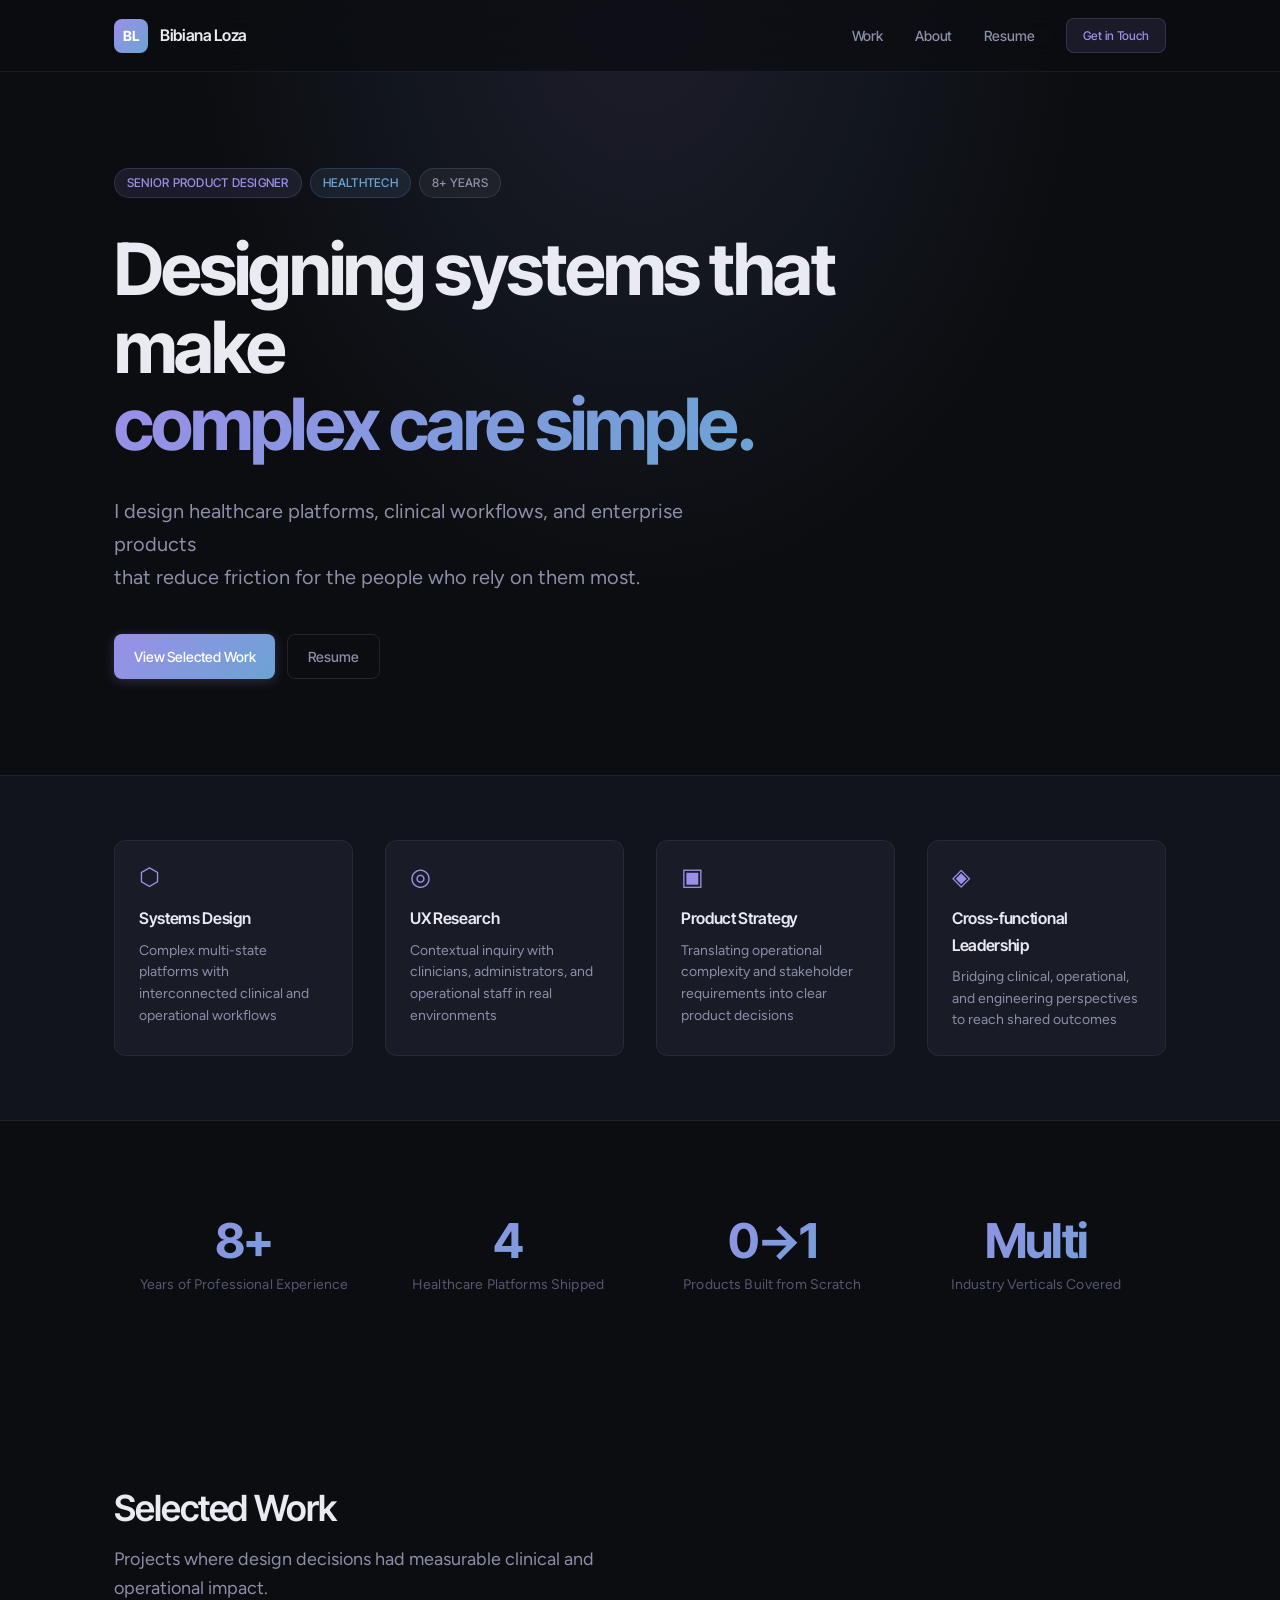
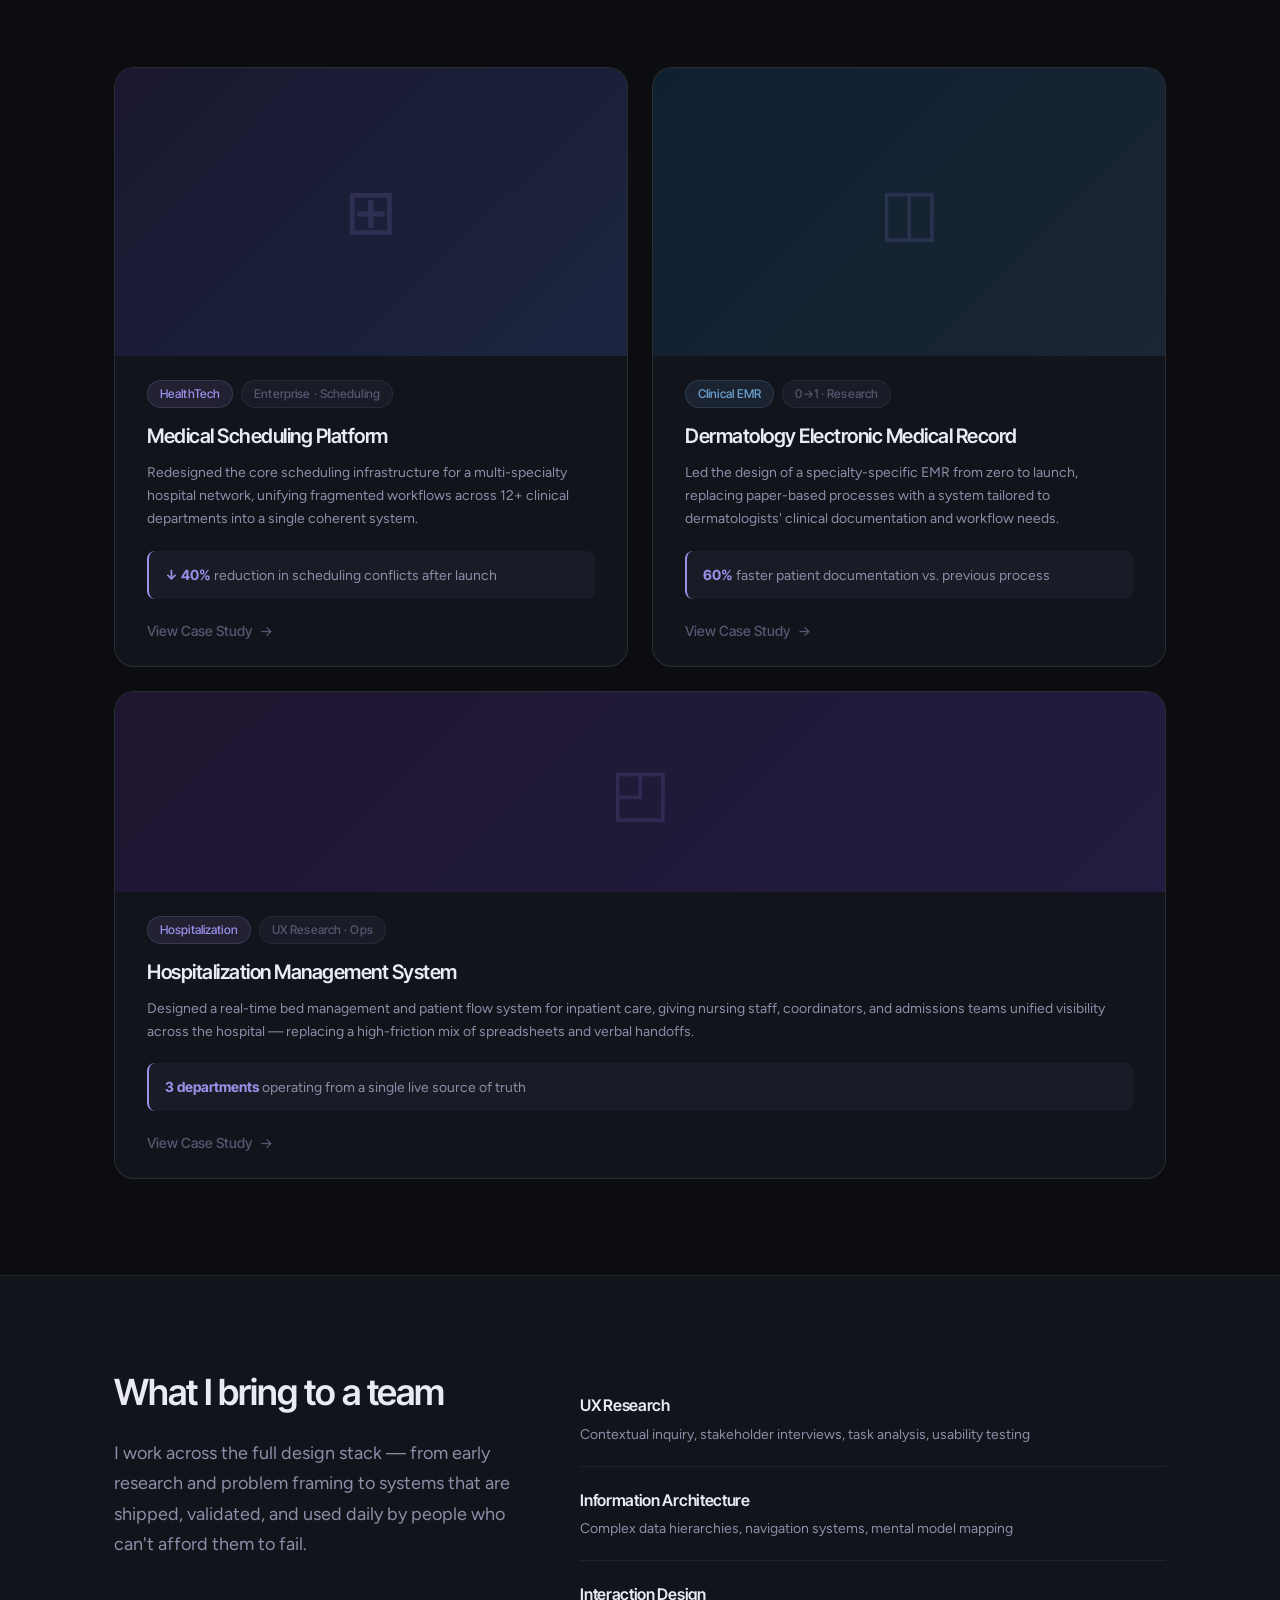
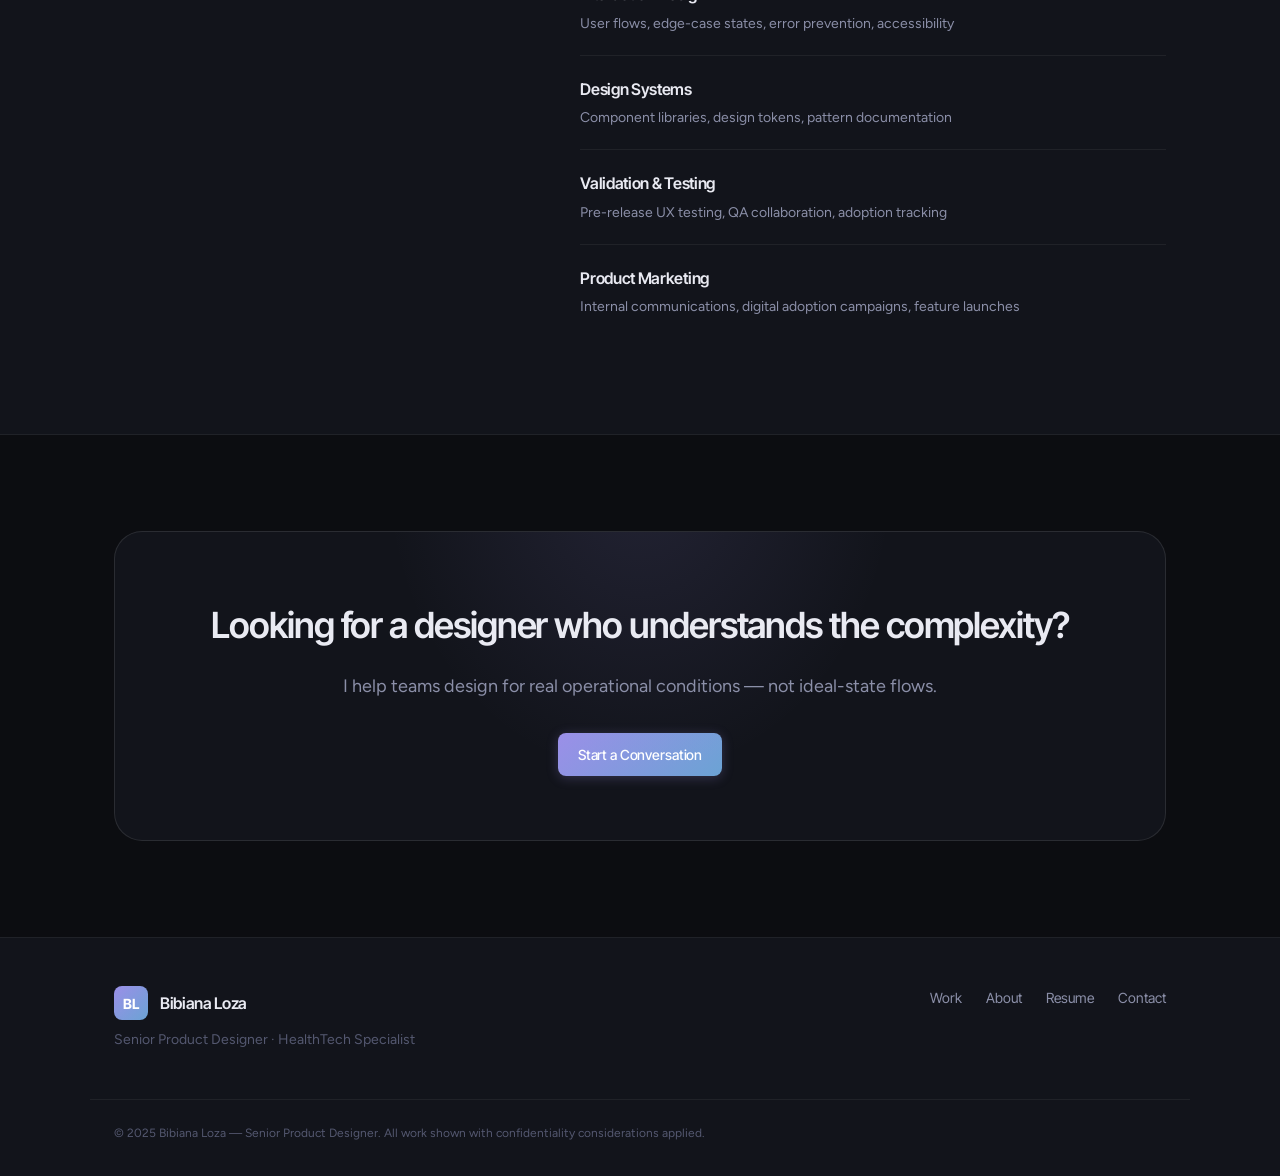
==== index.html @ f8660adf "[feature] Add basic portfolio structure" ====
<!DOCTYPE html>
<html lang="en">
<head>
  <meta charset="UTF-8">
  <meta name="viewport" content="width=device-width, initial-scale=1.0">
  <meta name="description" content="Bibi Loza — Senior Product Designer specializing in HealthTech systems, clinical workflows, and enterprise UX. 8+ years experience.">
  <title>Bibi Loza — Senior Product Designer</title>
  <link rel="preconnect" href="https://fonts.googleapis.com">
  <link rel="preconnect" href="https://fonts.gstatic.com" crossorigin>
  <link href="https://fonts.googleapis.com/css2?family=Inter+Tight:ital,wght@0,300;0,400;0,500;0,600;0,700;1,400&family=Figtree:wght@300;400;500;600;700&display=swap" rel="stylesheet">
  <link rel="stylesheet" href="css/design-system.css">
  <link rel="stylesheet" href="css/styles.css">
</head>
<body>

  <!-- ── Navigation ─────────────────────────────────────────── -->
  <nav class="nav" id="nav">
    <div class="container nav__inner">
      <a href="index.html" class="nav__logo">
        <span class="nav__logo-mark">BL</span>
        <span class="nav__logo-name">Bibiana Loza</span>
      </a>
      <div class="nav__links" id="navLinks">
        <a href="#work" class="nav__link">Work</a>
        <a href="about.html" class="nav__link">About</a>
        <a href="resume.html" class="nav__link">Resume</a>
        <a href="mailto:b-loza@outlook.com" class="btn btn--accent btn--sm">Get in Touch</a>
      </div>
      <button class="nav__toggle" id="navToggle" aria-label="Toggle navigation" aria-expanded="false">
        <span></span><span></span><span></span>
      </button>
    </div>
  </nav>

  <!-- Mobile Menu -->
  <div class="nav__mobile" id="navMobile">
    <a href="#work" class="nav__link">Work</a>
    <a href="about.html" class="nav__link">About</a>
    <a href="resume.html" class="nav__link">Resume</a>
    <a href="mailto:b-loza@outlook.com" class="btn btn--primary">Get in Touch</a>
  </div>

  <!-- ── Hero ───────────────────────────────────────────────── -->
  <section class="hero">
    <div class="hero__bg-effect"></div>
    <div class="container">
      <div class="hero__eyebrow fade-in">
        <span class="badge badge--purple">Senior Product Designer</span>
        <span class="badge badge--blue">HealthTech</span>
        <span class="badge badge--subtle">8+ Years</span>
      </div>
      <h1 class="hero__headline fade-in fade-in--delay-1">
        Designing systems that make<br>
        <span class="text-gradient">complex care simple.</span>
      </h1>
      <p class="hero__body fade-in fade-in--delay-2">
        I design healthcare platforms, clinical workflows, and enterprise products
        <br class="hide-mobile">that reduce friction for the people who rely on them most.
      </p>
      <div class="hero__actions fade-in fade-in--delay-3">
        <a href="#work" class="btn btn--primary">View Selected Work</a>
        <a href="resume.html" class="btn btn--ghost">Resume</a>
      </div>
    </div>
  </section>

  <!-- ── Expertise ──────────────────────────────────────────── -->
  <section class="expertise-strip">
    <div class="container">
      <div class="expertise-strip__grid">
        <div class="expertise-item fade-in">
          <div class="expertise-item__icon">⬡</div>
          <h3 class="expertise-item__title">Systems Design</h3>
          <p class="expertise-item__text">Complex multi-state platforms with interconnected clinical and operational workflows</p>
        </div>
        <div class="expertise-item fade-in fade-in--delay-1">
          <div class="expertise-item__icon">◎</div>
          <h3 class="expertise-item__title">UX Research</h3>
          <p class="expertise-item__text">Contextual inquiry with clinicians, administrators, and operational staff in real environments</p>
        </div>
        <div class="expertise-item fade-in fade-in--delay-2">
          <div class="expertise-item__icon">▣</div>
          <h3 class="expertise-item__title">Product Strategy</h3>
          <p class="expertise-item__text">Translating operational complexity and stakeholder requirements into clear product decisions</p>
        </div>
        <div class="expertise-item fade-in fade-in--delay-3">
          <div class="expertise-item__icon">◈</div>
          <h3 class="expertise-item__title">Cross-functional Leadership</h3>
          <p class="expertise-item__text">Bridging clinical, operational, and engineering perspectives to reach shared outcomes</p>
        </div>
      </div>
    </div>
  </section>

  <!-- ── Metrics ─────────────────────────────────────────────── -->
  <section class="metrics-strip">
    <div class="container">
      <div class="metrics-strip__grid">
        <div class="metric-item fade-in">
          <div class="metric-item__value text-gradient">8+</div>
          <div class="metric-item__label">Years of Professional Experience</div>
        </div>
        <div class="metric-item fade-in fade-in--delay-1">
          <div class="metric-item__value text-gradient">4</div>
          <div class="metric-item__label">Healthcare Platforms Shipped</div>
        </div>
        <div class="metric-item fade-in fade-in--delay-2">
          <div class="metric-item__value text-gradient">0→1</div>
          <div class="metric-item__label">Products Built from Scratch</div>
        </div>
        <div class="metric-item fade-in fade-in--delay-3">
          <div class="metric-item__value text-gradient">Multi</div>
          <div class="metric-item__label">Industry Verticals Covered</div>
        </div>
      </div>
    </div>
  </section>

  <!-- ── Selected Work ──────────────────────────────────────── -->
  <section class="section" id="work">
    <div class="container">
      <div class="section__header fade-in">
        <h2 class="section__title">Selected Work</h2>
        <p class="section__sub">Projects where design decisions had measurable clinical and operational impact.</p>
      </div>

      <div class="projects-grid">

        <!-- Project 1 -->
        <a href="case-study.html" class="project-card fade-in">
          <div class="project-card__image project-card__image--1">
            <div class="project-card__image-placeholder">
              <span class="project-card__icon">⊞</span>
            </div>
          </div>
          <div class="project-card__body">
            <div class="project-card__meta">
              <span class="tag tag--purple">HealthTech</span>
              <span class="tag">Enterprise · Scheduling</span>
            </div>
            <h3 class="project-card__title">Medical Scheduling Platform</h3>
            <p class="project-card__desc">
              Redesigned the core scheduling infrastructure for a multi-specialty hospital network,
              unifying fragmented workflows across 12+ clinical departments into a single coherent system.
            </p>
            <div class="project-card__metric">
              <span class="metric-highlight">↓ 40%</span> reduction in scheduling conflicts after launch
            </div>
            <div class="project-card__cta">View Case Study <span class="arrow">→</span></div>
          </div>
        </a>

        <!-- Project 2 -->
        <a href="case-study.html" class="project-card fade-in fade-in--delay-1">
          <div class="project-card__image project-card__image--2">
            <div class="project-card__image-placeholder">
              <span class="project-card__icon">◫</span>
            </div>
          </div>
          <div class="project-card__body">
            <div class="project-card__meta">
              <span class="tag tag--blue">Clinical EMR</span>
              <span class="tag">0→1 · Research</span>
            </div>
            <h3 class="project-card__title">Dermatology Electronic Medical Record</h3>
            <p class="project-card__desc">
              Led the design of a specialty-specific EMR from zero to launch, replacing paper-based processes
              with a system tailored to dermatologists' clinical documentation and workflow needs.
            </p>
            <div class="project-card__metric">
              <span class="metric-highlight">60%</span> faster patient documentation vs. previous process
            </div>
            <div class="project-card__cta">View Case Study <span class="arrow">→</span></div>
          </div>
        </a>

        <!-- Project 3 — Wide -->
        <a href="case-study.html" class="project-card project-card--wide fade-in">
          <div class="project-card__image project-card__image--3">
            <div class="project-card__image-placeholder">
              <span class="project-card__icon">◰</span>
            </div>
          </div>
          <div class="project-card__body">
            <div class="project-card__meta">
              <span class="tag tag--purple">Hospitalization</span>
              <span class="tag">UX Research · Ops</span>
            </div>
            <h3 class="project-card__title">Hospitalization Management System</h3>
            <p class="project-card__desc">
              Designed a real-time bed management and patient flow system for inpatient care,
              giving nursing staff, coordinators, and admissions teams unified visibility
              across the hospital — replacing a high-friction mix of spreadsheets and verbal handoffs.
            </p>
            <div class="project-card__metric">
              <span class="metric-highlight">3 departments</span> operating from a single live source of truth
            </div>
            <div class="project-card__cta">View Case Study <span class="arrow">→</span></div>
          </div>
        </a>

      </div>
    </div>
  </section>

  <!-- ── Capabilities ────────────────────────────────────────── -->
  <section class="section section--alt">
    <div class="container">
      <div class="two-col">
        <div class="two-col__left fade-in">
          <h2 class="section__title">What I bring to a team</h2>
          <p class="body-large">
            I work across the full design stack — from early research and problem framing
            to systems that are shipped, validated, and used daily by people who can't afford
            them to fail.
          </p>
        </div>
        <div class="two-col__right fade-in fade-in--delay-1">
          <div class="capabilities-list">
            <div class="capability-item">
              <span class="capability-item__label">UX Research</span>
              <span class="capability-item__detail">Contextual inquiry, stakeholder interviews, task analysis, usability testing</span>
            </div>
            <div class="capability-item">
              <span class="capability-item__label">Information Architecture</span>
              <span class="capability-item__detail">Complex data hierarchies, navigation systems, mental model mapping</span>
            </div>
            <div class="capability-item">
              <span class="capability-item__label">Interaction Design</span>
              <span class="capability-item__detail">User flows, edge-case states, error prevention, accessibility</span>
            </div>
            <div class="capability-item">
              <span class="capability-item__label">Design Systems</span>
              <span class="capability-item__detail">Component libraries, design tokens, pattern documentation</span>
            </div>
            <div class="capability-item">
              <span class="capability-item__label">Validation &amp; Testing</span>
              <span class="capability-item__detail">Pre-release UX testing, QA collaboration, adoption tracking</span>
            </div>
            <div class="capability-item">
              <span class="capability-item__label">Product Marketing</span>
              <span class="capability-item__detail">Internal communications, digital adoption campaigns, feature launches</span>
            </div>
          </div>
        </div>
      </div>
    </div>
  </section>

  <!-- ── CTA ────────────────────────────────────────────────── -->
  <section class="cta-section">
    <div class="container">
      <div class="cta-box fade-in">
        <h2 class="cta-box__title">Looking for a designer who understands the complexity?</h2>
        <p class="cta-box__body">I help teams design for real operational conditions — not ideal-state flows.</p>
        <a href="mailto:b-loza@outlook.com" class="btn btn--primary">Start a Conversation</a>
      </div>
    </div>
  </section>

  <!-- ── Footer ─────────────────────────────────────────────── -->
  <footer class="footer">
    <div class="container footer__inner">
      <div class="footer__left">
        <a href="index.html" class="nav__logo">
          <span class="nav__logo-mark">BL</span>
          <span class="nav__logo-name">Bibiana Loza</span>
        </a>
        <p class="footer__tagline">Senior Product Designer · HealthTech Specialist</p>
      </div>
      <nav class="footer__links">
        <a href="#work">Work</a>
        <a href="about.html">About</a>
        <a href="resume.html">Resume</a>
        <a href="mailto:b-loza@outlook.com">Contact</a>
      </nav>
    </div>
    <div class="container footer__bottom">
      <p>© 2025 Bibiana Loza — Senior Product Designer. All work shown with confidentiality considerations applied.</p>
    </div>
  </footer>

  <script src="js/main.js"></script>
</body>
</html>
---- css/design-system.css ----
/* ================================================================
   DESIGN SYSTEM — BIBI LOZA PORTFOLIO
   ================================================================ */

:root {
  /* Backgrounds */
  --bg:           #0C0D11;
  --surface-1:    #12141B;
  --surface-2:    #191C27;
  --surface-3:    #222535;

  /* Borders */
  --border-subtle: rgba(255,255,255,0.06);
  --border:        rgba(255,255,255,0.10);
  --border-strong: rgba(255,255,255,0.17);

  /* Text */
  --text-primary:   #E9EAF2;
  --text-secondary: #8B8FA8;
  --text-muted:     #545870;

  /* Accents */
  --purple:       #9B8FE8;
  --blue:         #6BA3D4;
  --purple-dim:   rgba(155,143,232,0.11);
  --blue-dim:     rgba(107,163,212,0.11);
  --purple-glow:  rgba(155,143,232,0.22);

  /* Gradient */
  --gradient: linear-gradient(135deg, #9B8FE8 0%, #6BA3D4 100%);

  /* Fonts */
  --font-display: 'Inter Tight', -apple-system, sans-serif;
  --font-body:    'Figtree', -apple-system, sans-serif;

  /* Scale */
  --text-xs:   0.75rem;
  --text-sm:   0.875rem;
  --text-base: 1rem;
  --text-lg:   1.125rem;
  --text-xl:   1.25rem;
  --text-2xl:  1.5rem;
  --text-3xl:  1.875rem;
  --text-4xl:  2.25rem;
  --text-5xl:  3rem;
  --text-6xl:  3.75rem;
  --text-7xl:  4.5rem;

  /* Spacing */
  --s1:  0.25rem;
  --s2:  0.5rem;
  --s3:  0.75rem;
  --s4:  1rem;
  --s5:  1.25rem;
  --s6:  1.5rem;
  --s8:  2rem;
  --s10: 2.5rem;
  --s12: 3rem;
  --s16: 4rem;
  --s20: 5rem;
  --s24: 6rem;
  --s32: 8rem;

  /* Radius */
  --r-sm:   4px;
  --r-md:   8px;
  --r-lg:   12px;
  --r-xl:   20px;
  --r-full: 9999px;

  /* Shadows */
  --shadow-sm: 0 1px 3px rgba(0,0,0,0.35);
  --shadow-md: 0 4px 16px rgba(0,0,0,0.45);
  --shadow-lg: 0 8px 32px rgba(0,0,0,0.55);
  --shadow-glow: 0 0 32px rgba(155,143,232,0.12);

  /* Motion */
  --ease: cubic-bezier(0.4,0,0.2,1);
  --fast:   150ms;
  --base:   220ms;
  --slow:   350ms;

  /* Layout */
  --container: 1100px;
  --nav-h:     72px;
}

/* ── Reset ──────────────────────────────────────────────────── */
*, *::before, *::after { box-sizing: border-box; margin: 0; padding: 0; }

html {
  scroll-behavior: smooth;
  -webkit-font-smoothing: antialiased;
  -moz-osx-font-smoothing: grayscale;
  text-rendering: optimizeLegibility;
}

body {
  background: var(--bg);
  color: var(--text-primary);
  font-family: var(--font-body);
  font-size: var(--text-base);
  line-height: 1.65;
}

img, svg { max-width: 100%; display: block; }
a { color: inherit; text-decoration: none; }
ul, ol { list-style: none; }
button { cursor: pointer; border: none; background: none; font: inherit; }

/* ── Utilities ──────────────────────────────────────────────── */
.text-gradient {
  background: var(--gradient);
  -webkit-background-clip: text;
  -webkit-text-fill-color: transparent;
  background-clip: text;
}

.text-purple { color: var(--purple); }
.text-blue   { color: var(--blue); }
.text-muted  { color: var(--text-muted); }
.text-secondary { color: var(--text-secondary); }

.font-display { font-family: var(--font-display); }

.hide-mobile { display: none; }
@media (min-width: 768px) { .hide-mobile { display: inline; } }
---- css/styles.css ----
/* ================================================================
   COMPONENT STYLES — BIBI LOZA PORTFOLIO
   ================================================================ */

/* ── Layout ─────────────────────────────────────────────────── */
.container {
  width: 100%;
  max-width: var(--container);
  margin: 0 auto;
  padding: 0 var(--s6);
}

.section {
  padding: var(--s24) 0;
}

.section--alt {
  background: var(--surface-1);
  border-top: 1px solid var(--border-subtle);
  border-bottom: 1px solid var(--border-subtle);
}

.section__header {
  margin-bottom: var(--s16);
  max-width: 560px;
}

.section__title {
  font-family: var(--font-display);
  font-size: var(--text-4xl);
  font-weight: 600;
  letter-spacing: -0.03em;
  line-height: 1.15;
  margin-bottom: var(--s4);
}

.section__sub {
  color: var(--text-secondary);
  font-size: var(--text-lg);
  line-height: 1.6;
}

/* ── Navigation ─────────────────────────────────────────────── */
.nav {
  position: fixed;
  top: 0;
  left: 0;
  right: 0;
  z-index: 100;
  height: var(--nav-h);
  background: rgba(12,13,17,0.80);
  backdrop-filter: blur(16px) saturate(160%);
  -webkit-backdrop-filter: blur(16px) saturate(160%);
  border-bottom: 1px solid var(--border-subtle);
  transition: background var(--base) var(--ease),
              border-color var(--base) var(--ease);
}

.nav.scrolled {
  background: rgba(12,13,17,0.95);
  border-color: var(--border);
}

.nav__inner {
  display: flex;
  align-items: center;
  justify-content: space-between;
  height: 100%;
}

.nav__logo {
  display: flex;
  align-items: center;
  gap: var(--s3);
  font-family: var(--font-display);
  font-weight: 600;
}

.nav__logo-mark {
  display: flex;
  align-items: center;
  justify-content: center;
  width: 34px;
  height: 34px;
  background: var(--gradient);
  border-radius: var(--r-md);
  font-size: var(--text-sm);
  font-weight: 700;
  color: #fff;
  letter-spacing: 0;
  flex-shrink: 0;
}

.nav__logo-name {
  font-size: var(--text-base);
  color: var(--text-primary);
  letter-spacing: -0.02em;
}

.nav__links {
  display: none;
  align-items: center;
  gap: var(--s8);
}

@media (min-width: 768px) {
  .nav__links { display: flex; }
}

.nav__link {
  font-size: var(--text-sm);
  font-family: var(--font-display);
  font-weight: 500;
  color: var(--text-secondary);
  transition: color var(--fast) var(--ease);
  letter-spacing: -0.01em;
}

.nav__link:hover,
.nav__link.active { color: var(--text-primary); }

.nav__toggle {
  display: flex;
  flex-direction: column;
  gap: 5px;
  padding: var(--s2);
}

.nav__toggle span {
  display: block;
  width: 22px;
  height: 1.5px;
  background: var(--text-secondary);
  transition: transform var(--base) var(--ease), opacity var(--fast) var(--ease);
}

.nav__toggle.open span:nth-child(1) { transform: translateY(6.5px) rotate(45deg); }
.nav__toggle.open span:nth-child(2) { opacity: 0; }
.nav__toggle.open span:nth-child(3) { transform: translateY(-6.5px) rotate(-45deg); }

@media (min-width: 768px) { .nav__toggle { display: none; } }

/* Mobile menu */
.nav__mobile {
  display: none;
  position: fixed;
  top: var(--nav-h);
  left: 0; right: 0;
  background: var(--surface-1);
  border-bottom: 1px solid var(--border);
  padding: var(--s6);
  flex-direction: column;
  gap: var(--s4);
  z-index: 99;
}

.nav__mobile.open { display: flex; }

.nav__mobile .nav__link {
  font-size: var(--text-lg);
  padding: var(--s2) 0;
}

/* ── Buttons ─────────────────────────────────────────────────── */
.btn {
  display: inline-flex;
  align-items: center;
  gap: var(--s2);
  font-family: var(--font-display);
  font-weight: 500;
  font-size: var(--text-sm);
  letter-spacing: -0.01em;
  border-radius: var(--r-md);
  transition: all var(--base) var(--ease);
  white-space: nowrap;
  padding: 0.625rem var(--s5);
}

.btn--primary {
  background: var(--gradient);
  color: #fff;
  box-shadow: 0 2px 12px rgba(155,143,232,0.25);
}

.btn--primary:hover {
  transform: translateY(-1px);
  box-shadow: 0 4px 20px rgba(155,143,232,0.35);
}

.btn--ghost {
  background: transparent;
  color: var(--text-secondary);
  border: 1px solid var(--border);
}

.btn--ghost:hover {
  border-color: var(--border-strong);
  color: var(--text-primary);
  background: var(--surface-2);
}

.btn--accent {
  background: var(--purple-dim);
  color: var(--purple);
  border: 1px solid rgba(155,143,232,0.2);
}

.btn--accent:hover {
  background: rgba(155,143,232,0.18);
  border-color: rgba(155,143,232,0.35);
}

.btn--sm {
  padding: 0.4rem var(--s4);
  font-size: var(--text-xs);
}

/* ── Badges & Tags ───────────────────────────────────────────── */
.badge {
  display: inline-flex;
  align-items: center;
  padding: 0.25rem var(--s3);
  border-radius: var(--r-full);
  font-family: var(--font-display);
  font-size: var(--text-xs);
  font-weight: 500;
  letter-spacing: 0.02em;
  text-transform: uppercase;
}

.badge--purple {
  background: var(--purple-dim);
  color: var(--purple);
  border: 1px solid rgba(155,143,232,0.2);
}

.badge--blue {
  background: var(--blue-dim);
  color: var(--blue);
  border: 1px solid rgba(107,163,212,0.2);
}

.badge--subtle {
  background: rgba(255,255,255,0.05);
  color: var(--text-secondary);
  border: 1px solid var(--border);
}

.tag {
  display: inline-flex;
  align-items: center;
  padding: 0.2rem var(--s3);
  border-radius: var(--r-full);
  font-size: var(--text-xs);
  font-family: var(--font-display);
  font-weight: 500;
  color: var(--text-muted);
  background: var(--surface-2);
  border: 1px solid var(--border-subtle);
  letter-spacing: 0.01em;
}

.tag--purple { color: var(--purple); background: var(--purple-dim); border-color: rgba(155,143,232,0.18); }
.tag--blue   { color: var(--blue);   background: var(--blue-dim);   border-color: rgba(107,163,212,0.18); }

/* ── Hero ────────────────────────────────────────────────────── */
.hero {
  position: relative;
  padding-top: calc(var(--nav-h) + var(--s24));
  padding-bottom: var(--s24);
  overflow: hidden;
}

.hero__bg-effect {
  position: absolute;
  top: 0; left: 50%;
  transform: translateX(-50%);
  width: 900px;
  height: 600px;
  background: radial-gradient(ellipse at 50% 0%,
    rgba(155,143,232,0.12) 0%,
    rgba(107,163,212,0.06) 40%,
    transparent 70%);
  pointer-events: none;
  z-index: 0;
}

.hero .container { position: relative; z-index: 1; }

.hero__eyebrow {
  display: flex;
  flex-wrap: wrap;
  align-items: center;
  gap: var(--s2);
  margin-bottom: var(--s8);
}

.hero__headline {
  font-family: var(--font-display);
  font-size: clamp(var(--text-4xl), 6vw, var(--text-7xl));
  font-weight: 700;
  letter-spacing: -0.04em;
  line-height: 1.08;
  margin-bottom: var(--s8);
  max-width: 820px;
}

.hero__body {
  font-size: clamp(var(--text-base), 2vw, var(--text-xl));
  color: var(--text-secondary);
  line-height: 1.65;
  margin-bottom: var(--s10);
  max-width: 580px;
}

.hero__actions {
  display: flex;
  flex-wrap: wrap;
  gap: var(--s3);
}

/* ── Expertise Strip ─────────────────────────────────────────── */
.expertise-strip {
  padding: var(--s16) 0;
  border-top: 1px solid var(--border-subtle);
  border-bottom: 1px solid var(--border-subtle);
  background: var(--surface-1);
}

.expertise-strip__grid {
  display: grid;
  grid-template-columns: repeat(2, 1fr);
  gap: var(--s8);
}

@media (min-width: 768px) {
  .expertise-strip__grid { grid-template-columns: repeat(4, 1fr); }
}

.expertise-item {
  padding: var(--s6);
  border-radius: var(--r-lg);
  border: 1px solid var(--border-subtle);
  background: var(--surface-2);
  transition: border-color var(--base) var(--ease), background var(--base) var(--ease);
}

.expertise-item:hover {
  border-color: var(--border);
  background: var(--surface-3);
}

.expertise-item__icon {
  font-size: var(--text-2xl);
  margin-bottom: var(--s4);
  color: var(--purple);
  line-height: 1;
}

.expertise-item__title {
  font-family: var(--font-display);
  font-size: var(--text-base);
  font-weight: 600;
  letter-spacing: -0.02em;
  margin-bottom: var(--s2);
  color: var(--text-primary);
}

.expertise-item__text {
  font-size: var(--text-sm);
  color: var(--text-secondary);
  line-height: 1.55;
}

/* ── Metrics Strip ───────────────────────────────────────────── */
.metrics-strip {
  padding: var(--s16) 0;
}

.metrics-strip__grid {
  display: grid;
  grid-template-columns: repeat(2, 1fr);
  gap: var(--s1);
}

@media (min-width: 768px) {
  .metrics-strip__grid { grid-template-columns: repeat(4, 1fr); }
}

.metric-item {
  padding: var(--s8) var(--s6);
  text-align: center;
}

.metric-item__value {
  font-family: var(--font-display);
  font-size: var(--text-5xl);
  font-weight: 700;
  letter-spacing: -0.04em;
  line-height: 1;
  margin-bottom: var(--s2);
}

.metric-item__label {
  font-size: var(--text-sm);
  color: var(--text-muted);
  letter-spacing: 0.01em;
}

/* ── Project Grid ────────────────────────────────────────────── */
.projects-grid {
  display: grid;
  grid-template-columns: 1fr;
  gap: var(--s6);
}

@media (min-width: 768px) {
  .projects-grid {
    grid-template-columns: repeat(2, 1fr);
  }
  .project-card--wide {
    grid-column: 1 / -1;
    display: grid;
    grid-template-columns: 1fr 1fr;
  }
}

.project-card {
  display: block;
  border-radius: var(--r-xl);
  border: 1px solid var(--border);
  background: var(--surface-1);
  overflow: hidden;
  transition: border-color var(--base) var(--ease),
              transform var(--slow) var(--ease),
              box-shadow var(--slow) var(--ease);
}

.project-card:hover {
  border-color: var(--border-strong);
  transform: translateY(-3px);
  box-shadow: var(--shadow-lg);
}

.project-card__image {
  aspect-ratio: 16/9;
  position: relative;
  overflow: hidden;
}

.project-card--wide .project-card__image {
  aspect-ratio: auto;
}

.project-card__image--1 { background: linear-gradient(135deg, #1a1830 0%, #1c2540 100%); }
.project-card__image--2 { background: linear-gradient(135deg, #0f2030 0%, #1a2535 100%); }
.project-card__image--3 { background: linear-gradient(135deg, #1e1630 0%, #221c40 100%); }

.project-card__image-placeholder {
  width: 100%;
  height: 100%;
  display: flex;
  align-items: center;
  justify-content: center;
  min-height: 200px;
}

.project-card__icon {
  font-size: 4rem;
  opacity: 0.15;
  color: var(--purple);
}

.project-card__body {
  padding: var(--s6) var(--s8);
}

.project-card__meta {
  display: flex;
  flex-wrap: wrap;
  gap: var(--s2);
  margin-bottom: var(--s4);
}

.project-card__title {
  font-family: var(--font-display);
  font-size: var(--text-xl);
  font-weight: 600;
  letter-spacing: -0.025em;
  line-height: 1.25;
  margin-bottom: var(--s3);
  color: var(--text-primary);
}

.project-card__desc {
  font-size: var(--text-sm);
  color: var(--text-secondary);
  line-height: 1.65;
  margin-bottom: var(--s5);
}

.project-card__metric {
  font-size: var(--text-sm);
  color: var(--text-secondary);
  margin-bottom: var(--s5);
  padding: var(--s3) var(--s4);
  background: var(--surface-2);
  border-radius: var(--r-md);
  border-left: 2px solid var(--purple);
}

.metric-highlight {
  font-family: var(--font-display);
  font-weight: 700;
  color: var(--purple);
}

.project-card__cta {
  font-family: var(--font-display);
  font-size: var(--text-sm);
  font-weight: 500;
  color: var(--text-muted);
  display: flex;
  align-items: center;
  gap: var(--s2);
  transition: color var(--fast) var(--ease);
}

.project-card:hover .project-card__cta { color: var(--purple); }

.arrow {
  transition: transform var(--base) var(--ease);
}

.project-card:hover .arrow { transform: translateX(4px); }

/* ── Two Column ──────────────────────────────────────────────── */
.two-col {
  display: grid;
  grid-template-columns: 1fr;
  gap: var(--s12);
}

@media (min-width: 900px) {
  .two-col { grid-template-columns: 1fr 1.4fr; align-items: start; }
}

/* ── Capabilities List ───────────────────────────────────────── */
.capabilities-list {
  display: flex;
  flex-direction: column;
  gap: 0;
}

.capability-item {
  display: flex;
  flex-direction: column;
  gap: var(--s1);
  padding: var(--s5) 0;
  border-bottom: 1px solid var(--border-subtle);
}

.capability-item:last-child { border-bottom: none; }

.capability-item__label {
  font-family: var(--font-display);
  font-size: var(--text-base);
  font-weight: 600;
  color: var(--text-primary);
  letter-spacing: -0.02em;
}

.capability-item__detail {
  font-size: var(--text-sm);
  color: var(--text-secondary);
}

.body-large {
  font-size: var(--text-lg);
  color: var(--text-secondary);
  line-height: 1.7;
  margin-top: var(--s6);
}

/* ── CTA Section ─────────────────────────────────────────────── */
.cta-section {
  padding: var(--s24) 0;
}

.cta-box {
  background: var(--surface-1);
  border: 1px solid var(--border);
  border-radius: var(--r-2xl, 28px);
  padding: var(--s16);
  text-align: center;
  position: relative;
  overflow: hidden;
}

.cta-box::before {
  content: '';
  position: absolute;
  top: 0; left: 50%;
  transform: translateX(-50%);
  width: 600px;
  height: 300px;
  background: radial-gradient(ellipse at 50% -20%, rgba(155,143,232,0.12) 0%, transparent 60%);
  pointer-events: none;
}

.cta-box__title {
  font-family: var(--font-display);
  font-size: clamp(var(--text-2xl), 4vw, var(--text-4xl));
  font-weight: 600;
  letter-spacing: -0.03em;
  margin-bottom: var(--s4);
  position: relative;
}

.cta-box__body {
  color: var(--text-secondary);
  font-size: var(--text-lg);
  margin-bottom: var(--s8);
  position: relative;
}

/* ── Footer ──────────────────────────────────────────────────── */
.footer {
  border-top: 1px solid var(--border-subtle);
  background: var(--surface-1);
  padding: var(--s12) 0 var(--s8);
}

.footer__inner {
  display: flex;
  flex-wrap: wrap;
  align-items: flex-start;
  justify-content: space-between;
  gap: var(--s8);
  margin-bottom: var(--s12);
}

.footer__tagline {
  font-size: var(--text-sm);
  color: var(--text-muted);
  margin-top: var(--s2);
}

.footer__links {
  display: flex;
  flex-wrap: wrap;
  gap: var(--s6);
}

.footer__links a {
  font-size: var(--text-sm);
  color: var(--text-secondary);
  font-family: var(--font-display);
  transition: color var(--fast) var(--ease);
}

.footer__links a:hover { color: var(--text-primary); }

.footer__bottom {
  border-top: 1px solid var(--border-subtle);
  padding-top: var(--s6);
}

.footer__bottom p {
  font-size: var(--text-xs);
  color: var(--text-muted);
}

/* ── About Page ──────────────────────────────────────────────── */
.page-hero {
  padding-top: calc(var(--nav-h) + var(--s20));
  padding-bottom: var(--s20);
  border-bottom: 1px solid var(--border-subtle);
  position: relative;
  overflow: hidden;
}

.page-hero__bg {
  position: absolute;
  top: 0; right: 0;
  width: 600px; height: 400px;
  background: radial-gradient(ellipse at 80% 20%, rgba(107,163,212,0.10) 0%, transparent 60%);
  pointer-events: none;
}

.page-hero .container { position: relative; z-index: 1; }

.page-hero__eyebrow {
  font-family: var(--font-display);
  font-size: var(--text-xs);
  font-weight: 600;
  letter-spacing: 0.12em;
  text-transform: uppercase;
  color: var(--purple);
  margin-bottom: var(--s6);
}

.page-hero__title {
  font-family: var(--font-display);
  font-size: clamp(var(--text-4xl), 5vw, var(--text-6xl));
  font-weight: 700;
  letter-spacing: -0.04em;
  line-height: 1.1;
  margin-bottom: var(--s6);
  max-width: 720px;
}

.page-hero__sub {
  font-size: var(--text-xl);
  color: var(--text-secondary);
  line-height: 1.65;
  max-width: 580px;
}

/* ── About Narrative ─────────────────────────────────────────── */
.about-grid {
  display: grid;
  grid-template-columns: 1fr;
  gap: var(--s16);
}

@media (min-width: 900px) {
  .about-grid { grid-template-columns: 2.5fr 1fr; align-items: start; }
}

.about-text p {
  font-size: var(--text-lg);
  color: var(--text-secondary);
  line-height: 1.75;
  margin-bottom: var(--s6);
}

.about-text p:first-child {
  font-size: var(--text-xl);
  color: var(--text-primary);
}

.about-text strong { color: var(--text-primary); font-weight: 600; }

.about-sidebar {
  position: sticky;
  top: calc(var(--nav-h) + var(--s8));
}

.info-card {
  background: var(--surface-2);
  border: 1px solid var(--border);
  border-radius: var(--r-lg);
  padding: var(--s6);
  margin-bottom: var(--s4);
}

.info-card__label {
  font-family: var(--font-display);
  font-size: var(--text-xs);
  font-weight: 600;
  letter-spacing: 0.1em;
  text-transform: uppercase;
  color: var(--text-muted);
  margin-bottom: var(--s3);
}

.info-card__value {
  font-family: var(--font-display);
  font-size: var(--text-base);
  font-weight: 500;
  color: var(--text-primary);
}

.info-card__value a { color: var(--purple); }

/* ── Timeline ────────────────────────────────────────────────── */
.timeline {
  position: relative;
  padding-left: var(--s10);
}

.timeline::before {
  content: '';
  position: absolute;
  left: var(--s4);
  top: 8px;
  bottom: 0;
  width: 1px;
  background: var(--border);
}

.timeline-item {
  position: relative;
  margin-bottom: var(--s12);
}

.timeline-item::before {
  content: '';
  position: absolute;
  left: calc(-1 * var(--s6) - 5px);
  top: 8px;
  width: 9px;
  height: 9px;
  border-radius: 50%;
  background: var(--purple);
  box-shadow: 0 0 0 3px rgba(155,143,232,0.2);
}

.timeline-item--current::before {
  background: var(--gradient);
  box-shadow: 0 0 0 4px rgba(155,143,232,0.25), var(--shadow-glow);
}

.timeline-item__period {
  font-family: var(--font-display);
  font-size: var(--text-xs);
  font-weight: 600;
  color: var(--text-muted);
  letter-spacing: 0.05em;
  text-transform: uppercase;
  margin-bottom: var(--s2);
}

.timeline-item__role {
  font-family: var(--font-display);
  font-size: var(--text-xl);
  font-weight: 600;
  letter-spacing: -0.025em;
  margin-bottom: var(--s1);
  color: var(--text-primary);
}

.timeline-item__company {
  font-size: var(--text-base);
  color: var(--purple);
  margin-bottom: var(--s4);
  font-weight: 500;
}

.timeline-item__desc {
  font-size: var(--text-sm);
  color: var(--text-secondary);
  line-height: 1.7;
  margin-bottom: var(--s4);
}

.timeline-item__tags {
  display: flex;
  flex-wrap: wrap;
  gap: var(--s2);
}

/* ── Skills Grid ─────────────────────────────────────────────── */
.skills-grid {
  display: grid;
  grid-template-columns: repeat(2, 1fr);
  gap: var(--s4);
}

@media (min-width: 768px) {
  .skills-grid { grid-template-columns: repeat(3, 1fr); }
}

.skill-group {
  background: var(--surface-2);
  border: 1px solid var(--border-subtle);
  border-radius: var(--r-lg);
  padding: var(--s5);
}

.skill-group__title {
  font-family: var(--font-display);
  font-size: var(--text-xs);
  font-weight: 700;
  letter-spacing: 0.1em;
  text-transform: uppercase;
  color: var(--blue);
  margin-bottom: var(--s3);
}

.skill-group__list {
  display: flex;
  flex-direction: column;
  gap: var(--s1);
}

.skill-group__item {
  font-size: var(--text-sm);
  color: var(--text-secondary);
}

/* ── Case Study ──────────────────────────────────────────────── */
.cs-hero {
  padding-top: calc(var(--nav-h) + var(--s20));
  padding-bottom: var(--s16);
  background: var(--surface-1);
  border-bottom: 1px solid var(--border-subtle);
}

.cs-hero__back {
  display: inline-flex;
  align-items: center;
  gap: var(--s2);
  font-family: var(--font-display);
  font-size: var(--text-sm);
  color: var(--text-muted);
  margin-bottom: var(--s8);
  transition: color var(--fast) var(--ease);
}

.cs-hero__back:hover { color: var(--text-secondary); }

.cs-hero__category {
  font-family: var(--font-display);
  font-size: var(--text-xs);
  font-weight: 700;
  letter-spacing: 0.12em;
  text-transform: uppercase;
  color: var(--purple);
  margin-bottom: var(--s4);
}

.cs-hero__title {
  font-family: var(--font-display);
  font-size: clamp(var(--text-3xl), 5vw, var(--text-6xl));
  font-weight: 700;
  letter-spacing: -0.04em;
  line-height: 1.1;
  margin-bottom: var(--s6);
  max-width: 800px;
}

.cs-hero__summary {
  font-size: var(--text-xl);
  color: var(--text-secondary);
  line-height: 1.65;
  max-width: 640px;
  margin-bottom: var(--s10);
}

.cs-meta-grid {
  display: grid;
  grid-template-columns: repeat(2, 1fr);
  gap: var(--s4);
  max-width: 640px;
}

@media (min-width: 600px) {
  .cs-meta-grid { grid-template-columns: repeat(4, 1fr); }
}

.cs-meta-item__label {
  font-family: var(--font-display);
  font-size: var(--text-xs);
  font-weight: 600;
  letter-spacing: 0.08em;
  text-transform: uppercase;
  color: var(--text-muted);
  margin-bottom: var(--s1);
}

.cs-meta-item__value {
  font-family: var(--font-display);
  font-size: var(--text-base);
  font-weight: 500;
  color: var(--text-primary);
}

/* Case Study Content */
.cs-content {
  padding: var(--s20) 0;
}

.cs-layout {
  display: grid;
  grid-template-columns: 1fr;
  gap: var(--s12);
}

@media (min-width: 1024px) {
  .cs-layout { grid-template-columns: 220px 1fr; gap: var(--s16); }
}

.cs-toc {
  display: none;
}

@media (min-width: 1024px) {
  .cs-toc {
    display: block;
    position: sticky;
    top: calc(var(--nav-h) + var(--s8));
    align-self: start;
  }
}

.cs-toc__label {
  font-family: var(--font-display);
  font-size: var(--text-xs);
  font-weight: 700;
  letter-spacing: 0.1em;
  text-transform: uppercase;
  color: var(--text-muted);
  margin-bottom: var(--s4);
}

.cs-toc__link {
  display: block;
  font-size: var(--text-sm);
  color: var(--text-muted);
  padding: var(--s2) 0;
  border-left: 2px solid var(--border);
  padding-left: var(--s4);
  transition: all var(--fast) var(--ease);
  font-family: var(--font-display);
}

.cs-toc__link:hover,
.cs-toc__link.active {
  color: var(--purple);
  border-left-color: var(--purple);
}

.cs-body { max-width: 720px; }

.cs-section {
  margin-bottom: var(--s16);
  padding-bottom: var(--s16);
  border-bottom: 1px solid var(--border-subtle);
}

.cs-section:last-child { border-bottom: none; }

.cs-section__label {
  font-family: var(--font-display);
  font-size: var(--text-xs);
  font-weight: 700;
  letter-spacing: 0.12em;
  text-transform: uppercase;
  color: var(--purple);
  margin-bottom: var(--s4);
}

.cs-section__title {
  font-family: var(--font-display);
  font-size: var(--text-3xl);
  font-weight: 600;
  letter-spacing: -0.03em;
  line-height: 1.2;
  margin-bottom: var(--s6);
  color: var(--text-primary);
}

.cs-section p {
  font-size: var(--text-base);
  color: var(--text-secondary);
  line-height: 1.8;
  margin-bottom: var(--s5);
}

.cs-section h4 {
  font-family: var(--font-display);
  font-size: var(--text-lg);
  font-weight: 600;
  color: var(--text-primary);
  letter-spacing: -0.02em;
  margin-top: var(--s8);
  margin-bottom: var(--s3);
}

.cs-section ul {
  list-style: none;
  display: flex;
  flex-direction: column;
  gap: var(--s3);
  margin-bottom: var(--s5);
}

.cs-section ul li {
  position: relative;
  padding-left: var(--s5);
  font-size: var(--text-base);
  color: var(--text-secondary);
  line-height: 1.65;
}

.cs-section ul li::before {
  content: '·';
  position: absolute;
  left: 0;
  color: var(--purple);
  font-weight: 700;
}

.image-block {
  background: var(--surface-2);
  border: 1px solid var(--border);
  border-radius: var(--r-lg);
  padding: var(--s16) var(--s12);
  margin: var(--s8) 0;
  text-align: center;
  color: var(--text-muted);
  font-size: var(--text-sm);
  font-family: var(--font-display);
  min-height: 240px;
  display: flex;
  align-items: center;
  justify-content: center;
  flex-direction: column;
  gap: var(--s3);
}

.image-block__icon {
  font-size: 3rem;
  opacity: 0.2;
  color: var(--purple);
}

.image-block__caption {
  font-size: var(--text-xs);
  color: var(--text-muted);
  font-style: italic;
}

.insight-card {
  background: var(--purple-dim);
  border: 1px solid rgba(155,143,232,0.18);
  border-radius: var(--r-lg);
  padding: var(--s6);
  margin: var(--s6) 0;
}

.insight-card__label {
  font-family: var(--font-display);
  font-size: var(--text-xs);
  font-weight: 700;
  letter-spacing: 0.1em;
  text-transform: uppercase;
  color: var(--purple);
  margin-bottom: var(--s3);
}

.insight-card__text {
  font-size: var(--text-base);
  color: var(--text-primary);
  line-height: 1.65;
}

.outcome-grid {
  display: grid;
  grid-template-columns: repeat(2, 1fr);
  gap: var(--s4);
  margin: var(--s8) 0;
}

@media (min-width: 600px) {
  .outcome-grid { grid-template-columns: repeat(3, 1fr); }
}

.outcome-card {
  background: var(--surface-2);
  border: 1px solid var(--border);
  border-radius: var(--r-lg);
  padding: var(--s5);
  text-align: center;
}

.outcome-card__value {
  font-family: var(--font-display);
  font-size: var(--text-3xl);
  font-weight: 700;
  letter-spacing: -0.04em;
  margin-bottom: var(--s1);
}

.outcome-card__label {
  font-size: var(--text-xs);
  color: var(--text-muted);
  line-height: 1.5;
}

.process-phases {
  display: flex;
  gap: 0;
  margin: var(--s8) 0;
  border: 1px solid var(--border);
  border-radius: var(--r-lg);
  overflow: hidden;
}

.process-phase {
  flex: 1;
  padding: var(--s4);
  text-align: center;
  border-right: 1px solid var(--border);
  background: var(--surface-2);
}

.process-phase:last-child { border-right: none; }

.process-phase__num {
  font-family: var(--font-display);
  font-size: var(--text-xs);
  color: var(--text-muted);
  margin-bottom: var(--s1);
}

.process-phase__name {
  font-family: var(--font-display);
  font-size: var(--text-sm);
  font-weight: 600;
  color: var(--text-primary);
}

/* ── Resume Page ─────────────────────────────────────────────── */
.resume-page {
  padding-top: calc(var(--nav-h) + var(--s12));
  padding-bottom: var(--s24);
}

.resume-actions {
  display: flex;
  justify-content: flex-end;
  gap: var(--s3);
  margin-bottom: var(--s8);
}

.resume-doc {
  background: var(--surface-1);
  border: 1px solid var(--border);
  border-radius: var(--r-xl);
  padding: var(--s12) clamp(var(--s8), 6vw, var(--s20));
  max-width: 820px;
  margin: 0 auto;
}

.resume-header {
  margin-bottom: var(--s10);
  padding-bottom: var(--s8);
  border-bottom: 1px solid var(--border-subtle);
}

.resume-name {
  font-family: var(--font-display);
  font-size: clamp(var(--text-3xl), 5vw, var(--text-5xl));
  font-weight: 700;
  letter-spacing: -0.04em;
  margin-bottom: var(--s2);
}

.resume-title {
  font-family: var(--font-display);
  font-size: var(--text-xl);
  color: var(--purple);
  font-weight: 500;
  margin-bottom: var(--s5);
}

.resume-contact {
  display: flex;
  flex-wrap: wrap;
  gap: var(--s4);
}

.resume-contact a,
.resume-contact span {
  font-family: var(--font-display);
  font-size: var(--text-sm);
  color: var(--text-secondary);
  display: flex;
  align-items: center;
  gap: var(--s1);
  transition: color var(--fast) var(--ease);
}

.resume-contact a:hover { color: var(--purple); }

.resume-section {
  margin-bottom: var(--s10);
}

.resume-section__heading {
  font-family: var(--font-display);
  font-size: var(--text-xs);
  font-weight: 700;
  letter-spacing: 0.12em;
  text-transform: uppercase;
  color: var(--purple);
  margin-bottom: var(--s6);
  padding-bottom: var(--s3);
  border-bottom: 1px solid var(--border-subtle);
}

.resume-summary {
  font-size: var(--text-base);
  color: var(--text-secondary);
  line-height: 1.75;
}

.resume-summary strong { color: var(--text-primary); }

.resume-exp-item {
  margin-bottom: var(--s8);
  padding-bottom: var(--s8);
  border-bottom: 1px solid var(--border-subtle);
}

.resume-exp-item:last-child {
  margin-bottom: 0;
  padding-bottom: 0;
  border-bottom: none;
}

.resume-exp-header {
  display: flex;
  flex-wrap: wrap;
  justify-content: space-between;
  align-items: flex-start;
  gap: var(--s2);
  margin-bottom: var(--s1);
}

.resume-exp-role {
  font-family: var(--font-display);
  font-size: var(--text-lg);
  font-weight: 600;
  letter-spacing: -0.02em;
  color: var(--text-primary);
}

.resume-exp-period {
  font-family: var(--font-display);
  font-size: var(--text-sm);
  color: var(--text-muted);
  white-space: nowrap;
}

.resume-exp-company {
  font-size: var(--text-base);
  color: var(--blue);
  font-weight: 500;
  margin-bottom: var(--s4);
}

.resume-exp-bullets {
  display: flex;
  flex-direction: column;
  gap: var(--s2);
}

.resume-exp-bullets li {
  position: relative;
  padding-left: var(--s5);
  font-size: var(--text-sm);
  color: var(--text-secondary);
  line-height: 1.65;
}

.resume-exp-bullets li::before {
  content: '·';
  position: absolute;
  left: 0;
  color: var(--purple);
  font-weight: 700;
}

.resume-skills-grid {
  display: grid;
  grid-template-columns: repeat(2, 1fr);
  gap: var(--s4);
}

@media (min-width: 600px) {
  .resume-skills-grid { grid-template-columns: repeat(3, 1fr); }
}

.resume-skill-group__title {
  font-family: var(--font-display);
  font-size: var(--text-sm);
  font-weight: 600;
  color: var(--text-primary);
  margin-bottom: var(--s2);
  letter-spacing: -0.01em;
}

.resume-skill-group__items {
  display: flex;
  flex-direction: column;
  gap: var(--s1);
}

.resume-skill-group__items span {
  font-size: var(--text-sm);
  color: var(--text-secondary);
}

.resume-edu-item {
  display: flex;
  flex-wrap: wrap;
  justify-content: space-between;
  align-items: baseline;
  gap: var(--s2);
}

.resume-edu-degree {
  font-family: var(--font-display);
  font-size: var(--text-base);
  font-weight: 600;
  color: var(--text-primary);
}

.resume-edu-school {
  font-size: var(--text-sm);
  color: var(--text-secondary);
}

.resume-edu-year {
  font-family: var(--font-display);
  font-size: var(--text-sm);
  color: var(--text-muted);
}

/* ── Animations ──────────────────────────────────────────────── */
.fade-in {
  opacity: 0;
  transform: translateY(20px);
  transition: opacity var(--slow) var(--ease),
              transform var(--slow) var(--ease);
}

.fade-in.visible {
  opacity: 1;
  transform: translateY(0);
}

.fade-in--delay-1.visible { transition-delay: 100ms; }
.fade-in--delay-2.visible { transition-delay: 200ms; }
.fade-in--delay-3.visible { transition-delay: 300ms; }
.fade-in--delay-4.visible { transition-delay: 400ms; }

/* ── Print Styles ────────────────────────────────────────────── */
@media print {
  .nav, .resume-actions, .footer { display: none !important; }
  body { background: #fff; color: #111; }
  .resume-page { padding-top: 0; }
  .resume-doc {
    border: none;
    border-radius: 0;
    padding: 0;
    background: transparent;
  }
  .resume-name, .section__title, .resume-exp-role, .resume-edu-degree {
    color: #111 !important;
  }
  .resume-title, .resume-section__heading, .cs-section__label, .page-hero__eyebrow {
    color: #6B4FCC !important;
  }
  .resume-contact a, .resume-contact span,
  .resume-summary, .resume-exp-bullets li,
  .resume-exp-company, .resume-exp-period,
  .timeline-item__desc {
    color: #444 !important;
  }
  .resume-section__heading {
    border-color: #ddd !important;
  }
  .resume-exp-item {
    border-color: #eee !important;
  }
}
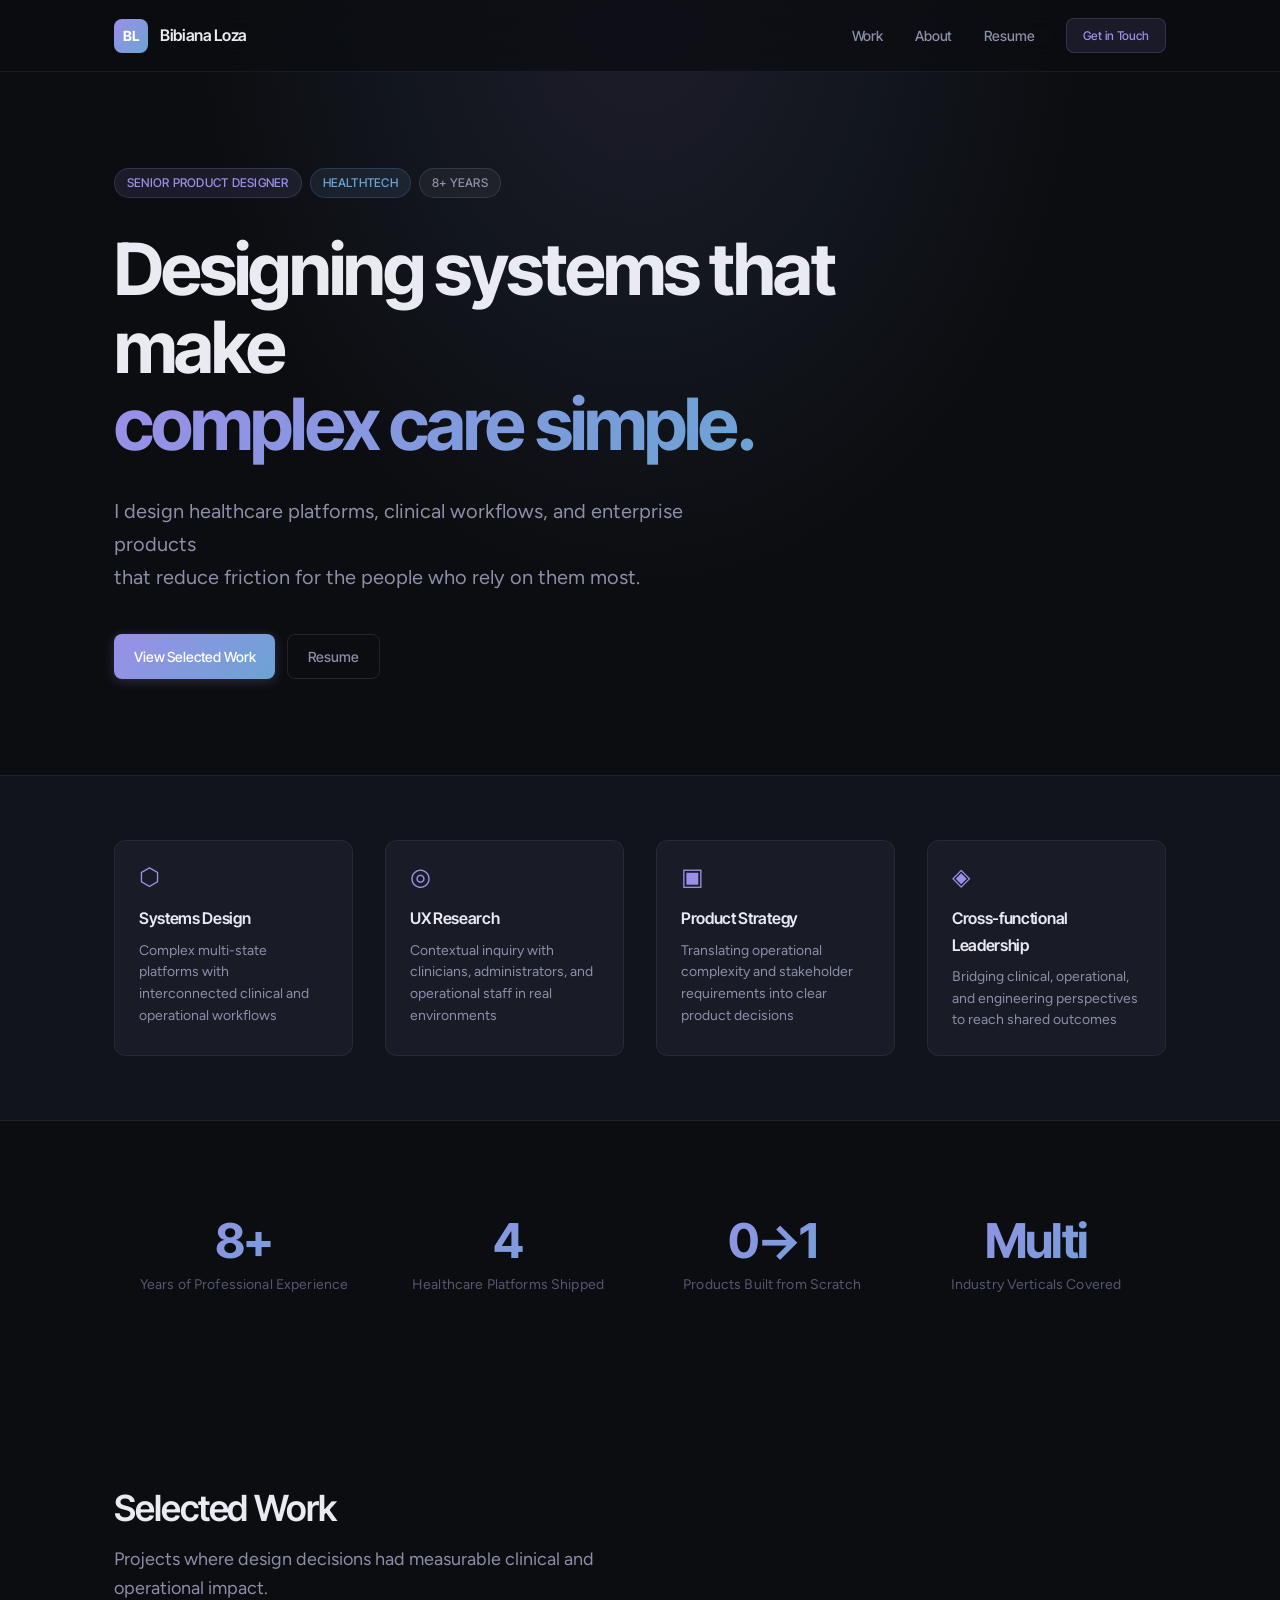
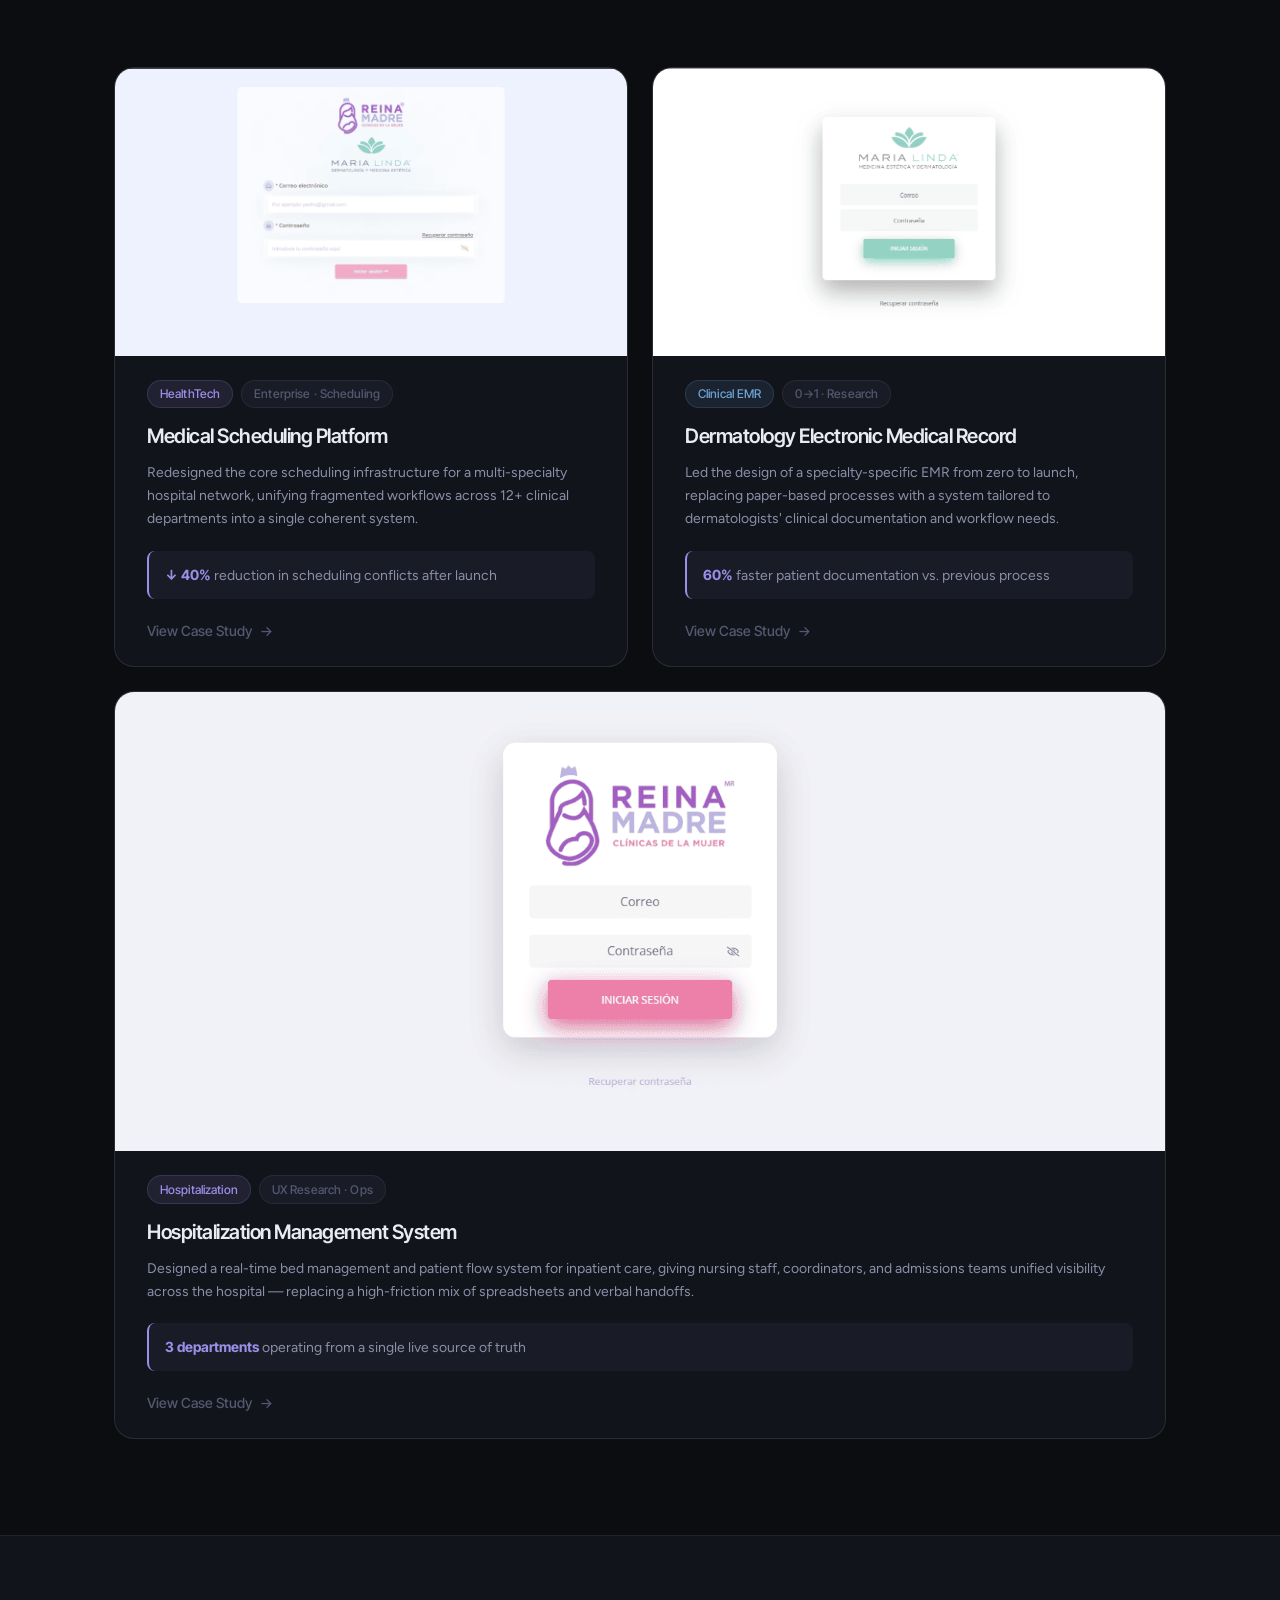
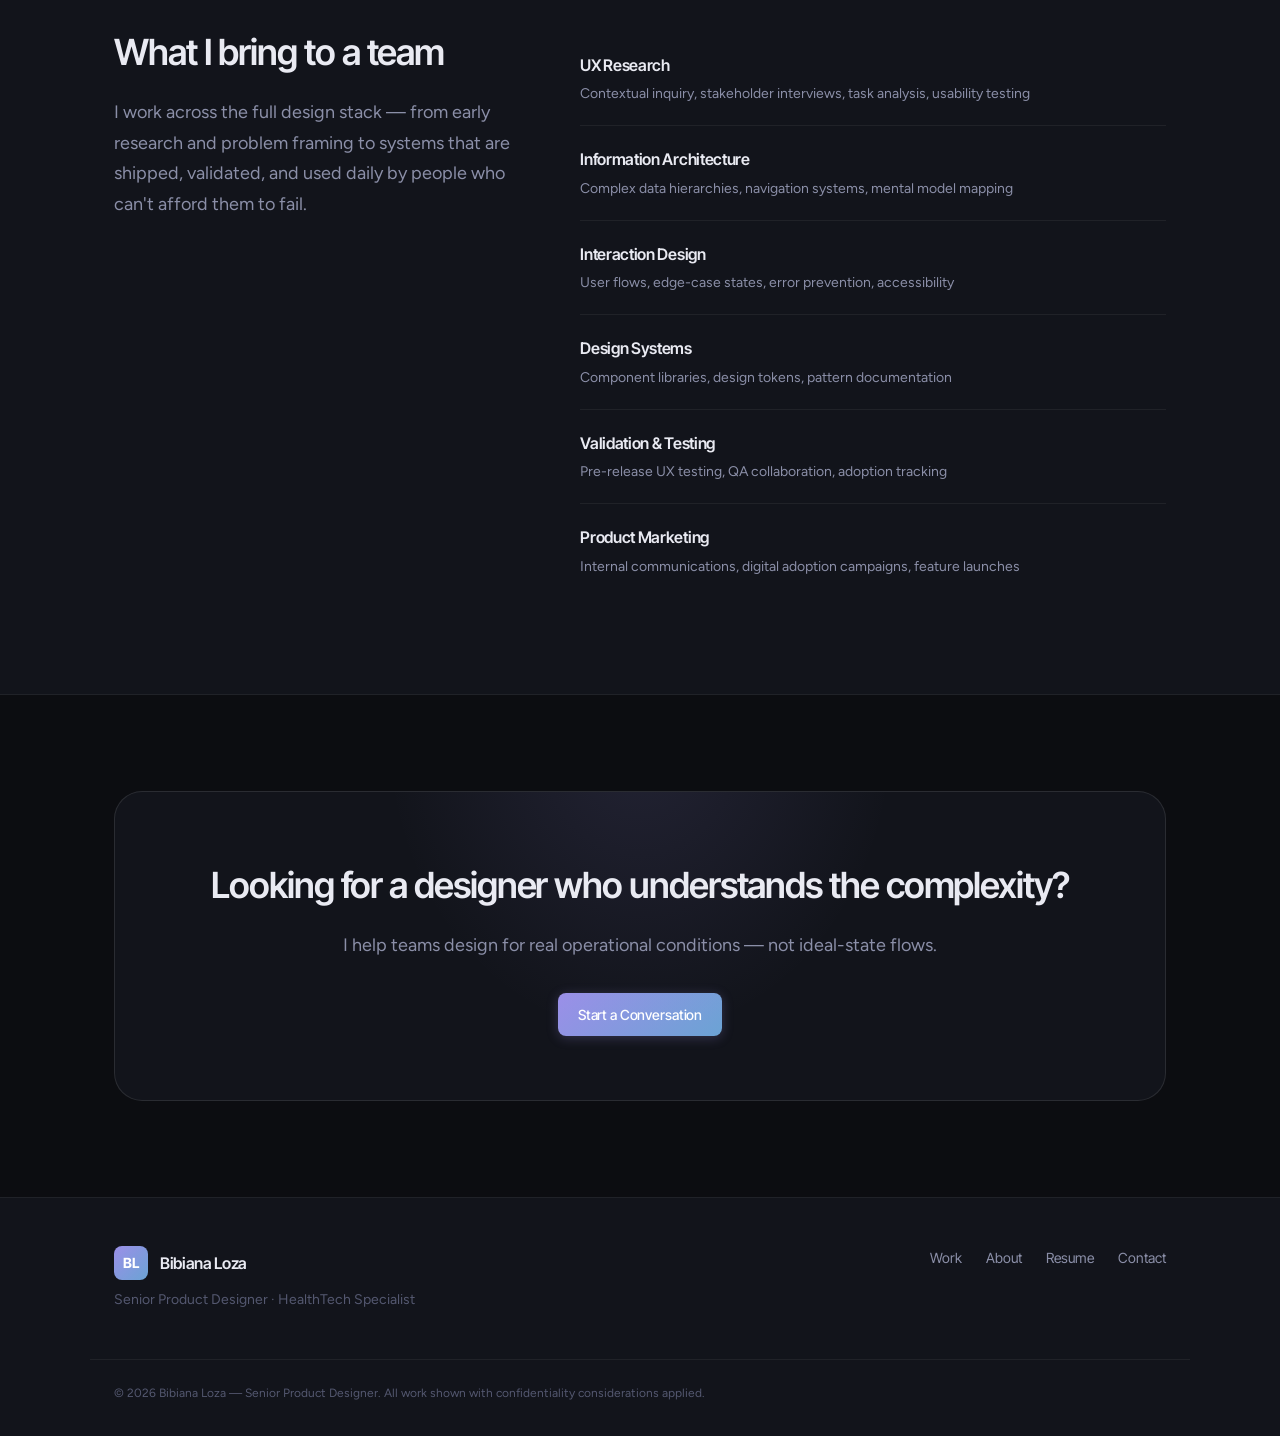
==== commit ff14a04c: "[feature] Add pictures of projects" ====
--- a/index.html
+++ b/index.html
@@ -127,10 +127,10 @@
       <div class="projects-grid">
 
         <!-- Project 1 -->
-        <a href="case-study.html" class="project-card fade-in">
+        <a class="project-card fade-in">
           <div class="project-card__image project-card__image--1">
             <div class="project-card__image-placeholder">
-              <span class="project-card__icon">⊞</span>
+              <img src="./assets/agenda-reina-madre.png" alt="Medical Scheduling Platform" class="project-card__image-img">
             </div>
           </div>
           <div class="project-card__body">
@@ -151,10 +151,10 @@
         </a>
 
         <!-- Project 2 -->
-        <a href="case-study.html" class="project-card fade-in fade-in--delay-1">
+        <a class="project-card fade-in fade-in--delay-1">
           <div class="project-card__image project-card__image--2">
             <div class="project-card__image-placeholder">
-              <span class="project-card__icon">◫</span>
+              <img src="./assets/proyecto-maria-linda.png" alt="Medical Dermatology Platform" class="project-card__image-img">
             </div>
           </div>
           <div class="project-card__body">
@@ -175,10 +175,10 @@
         </a>
 
         <!-- Project 3 — Wide -->
-        <a href="case-study.html" class="project-card project-card--wide fade-in">
+        <a class="project-card project-card--wide fade-in">
           <div class="project-card__image project-card__image--3">
             <div class="project-card__image-placeholder">
-              <span class="project-card__icon">◰</span>
+              <img src="./assets/proyecto-hospitalizacion-reina-madre.png" alt="Hospitalization Management System" class="project-card__image-img">
             </div>
           </div>
           <div class="project-card__body">
@@ -276,7 +276,7 @@
       </nav>
     </div>
     <div class="container footer__bottom">
-      <p>© 2025 Bibiana Loza — Senior Product Designer. All work shown with confidentiality considerations applied.</p>
+      <p>© 2026 Bibiana Loza — Senior Product Designer. All work shown with confidentiality considerations applied.</p>
     </div>
   </footer>
 
--- a/css/styles.css
+++ b/css/styles.css
@@ -463,6 +463,13 @@
   align-items: center;
   justify-content: center;
   min-height: 200px;
+}
+
+.project-card__image-img {
+  width: 100%;
+  height: 100%;
+  object-fit: cover;
+  object-position: center;
 }
 
 .project-card__icon {
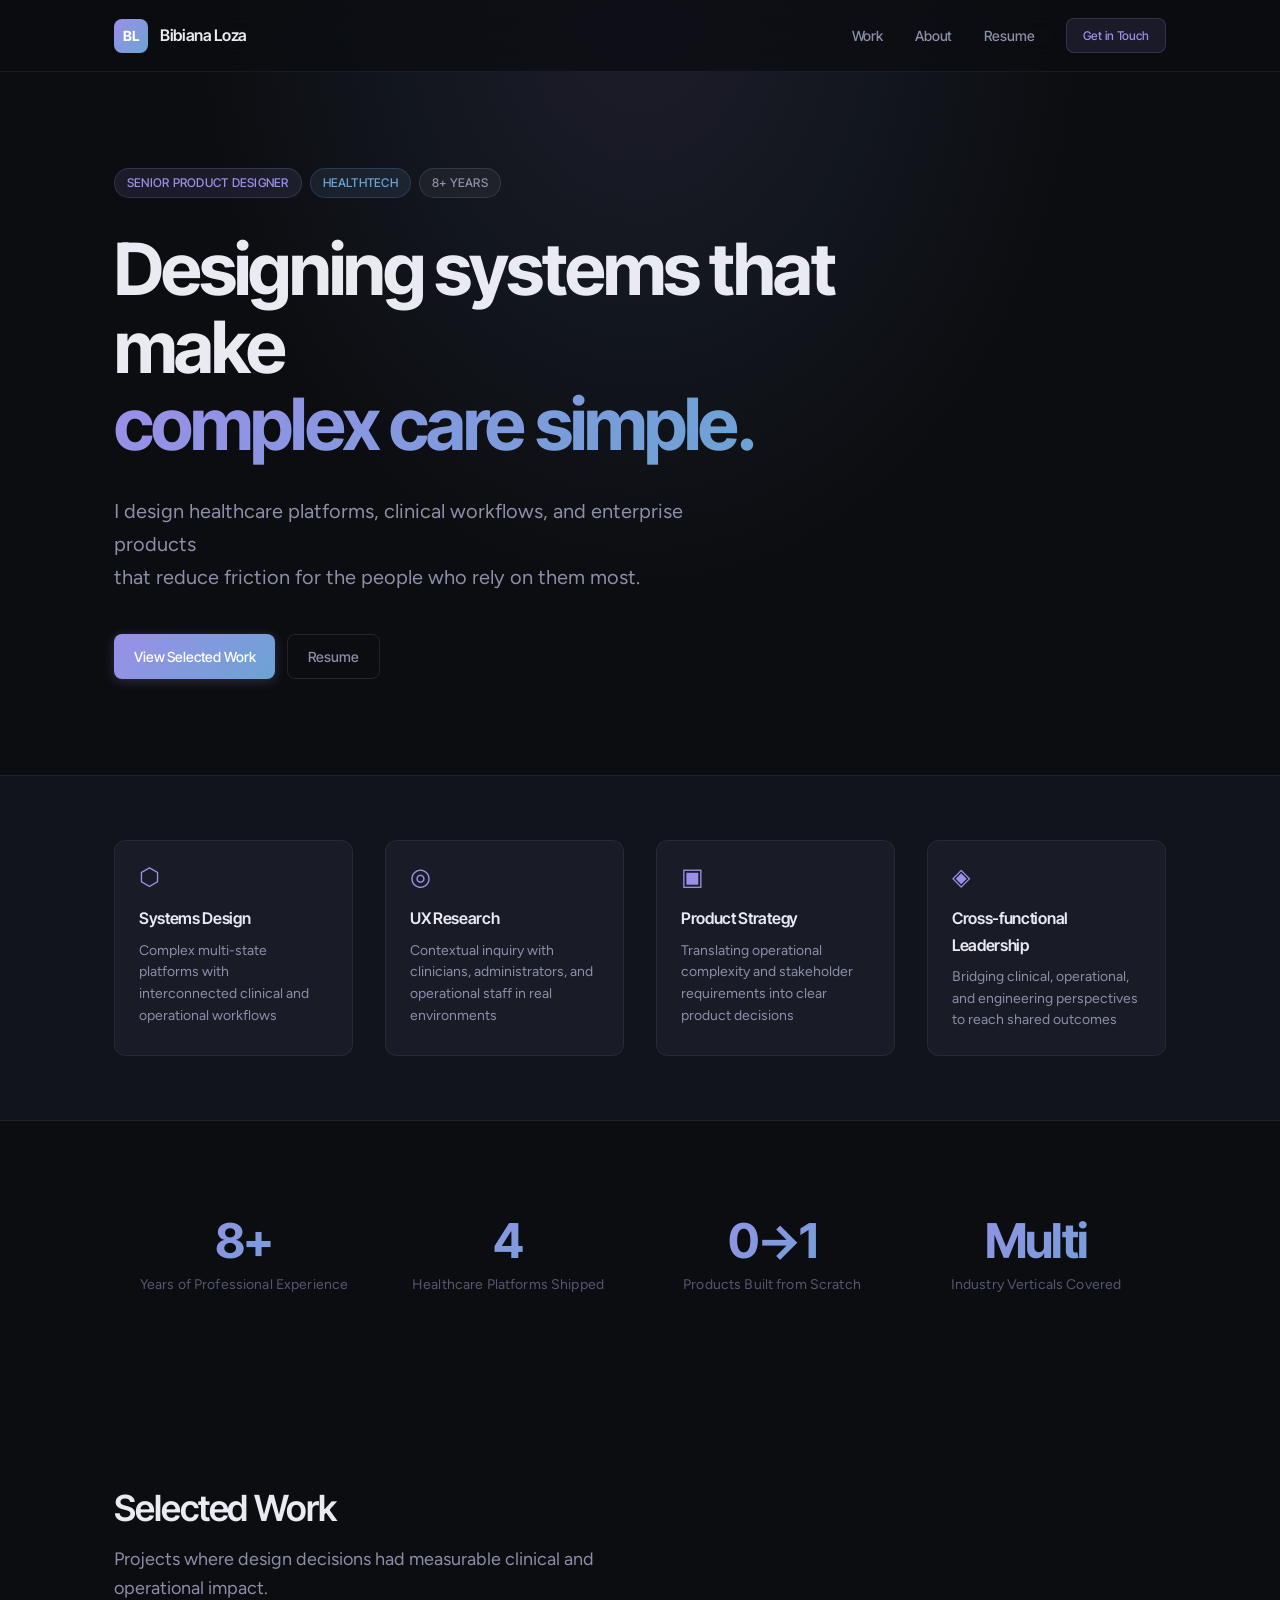
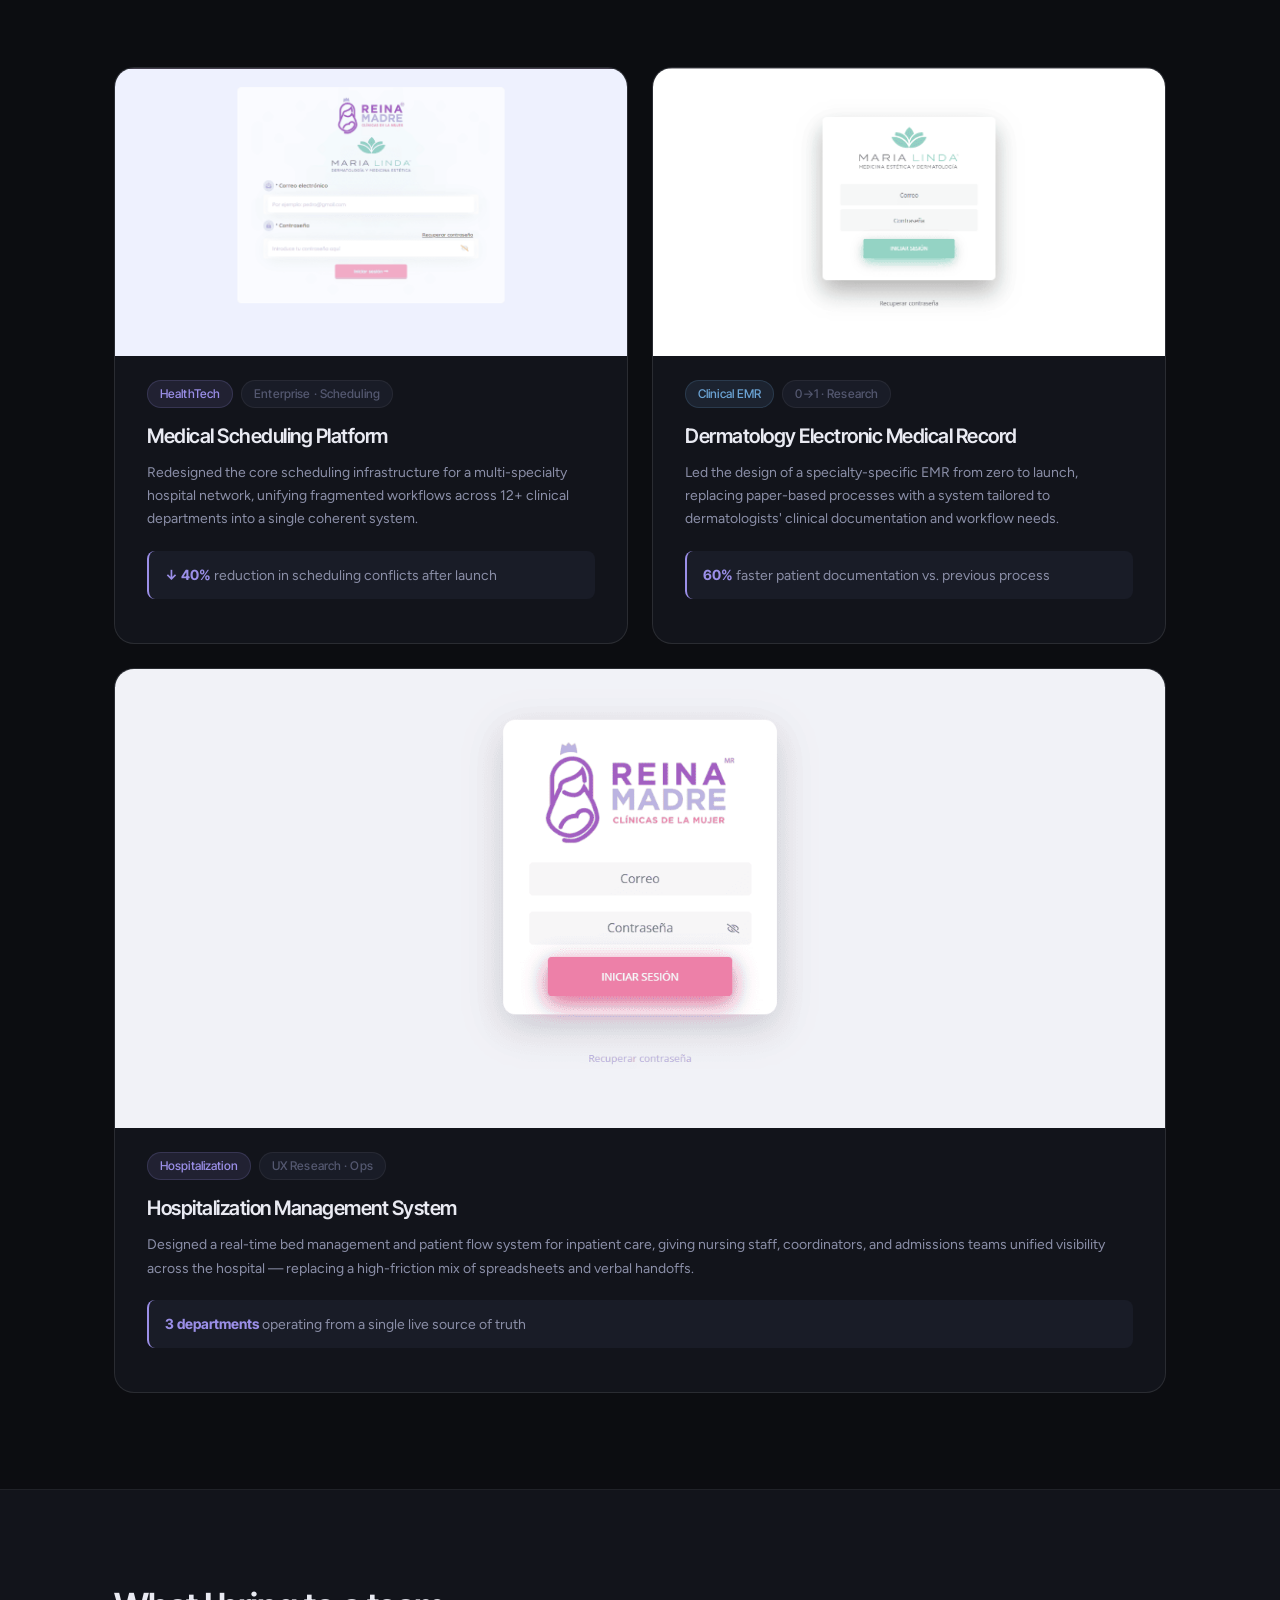
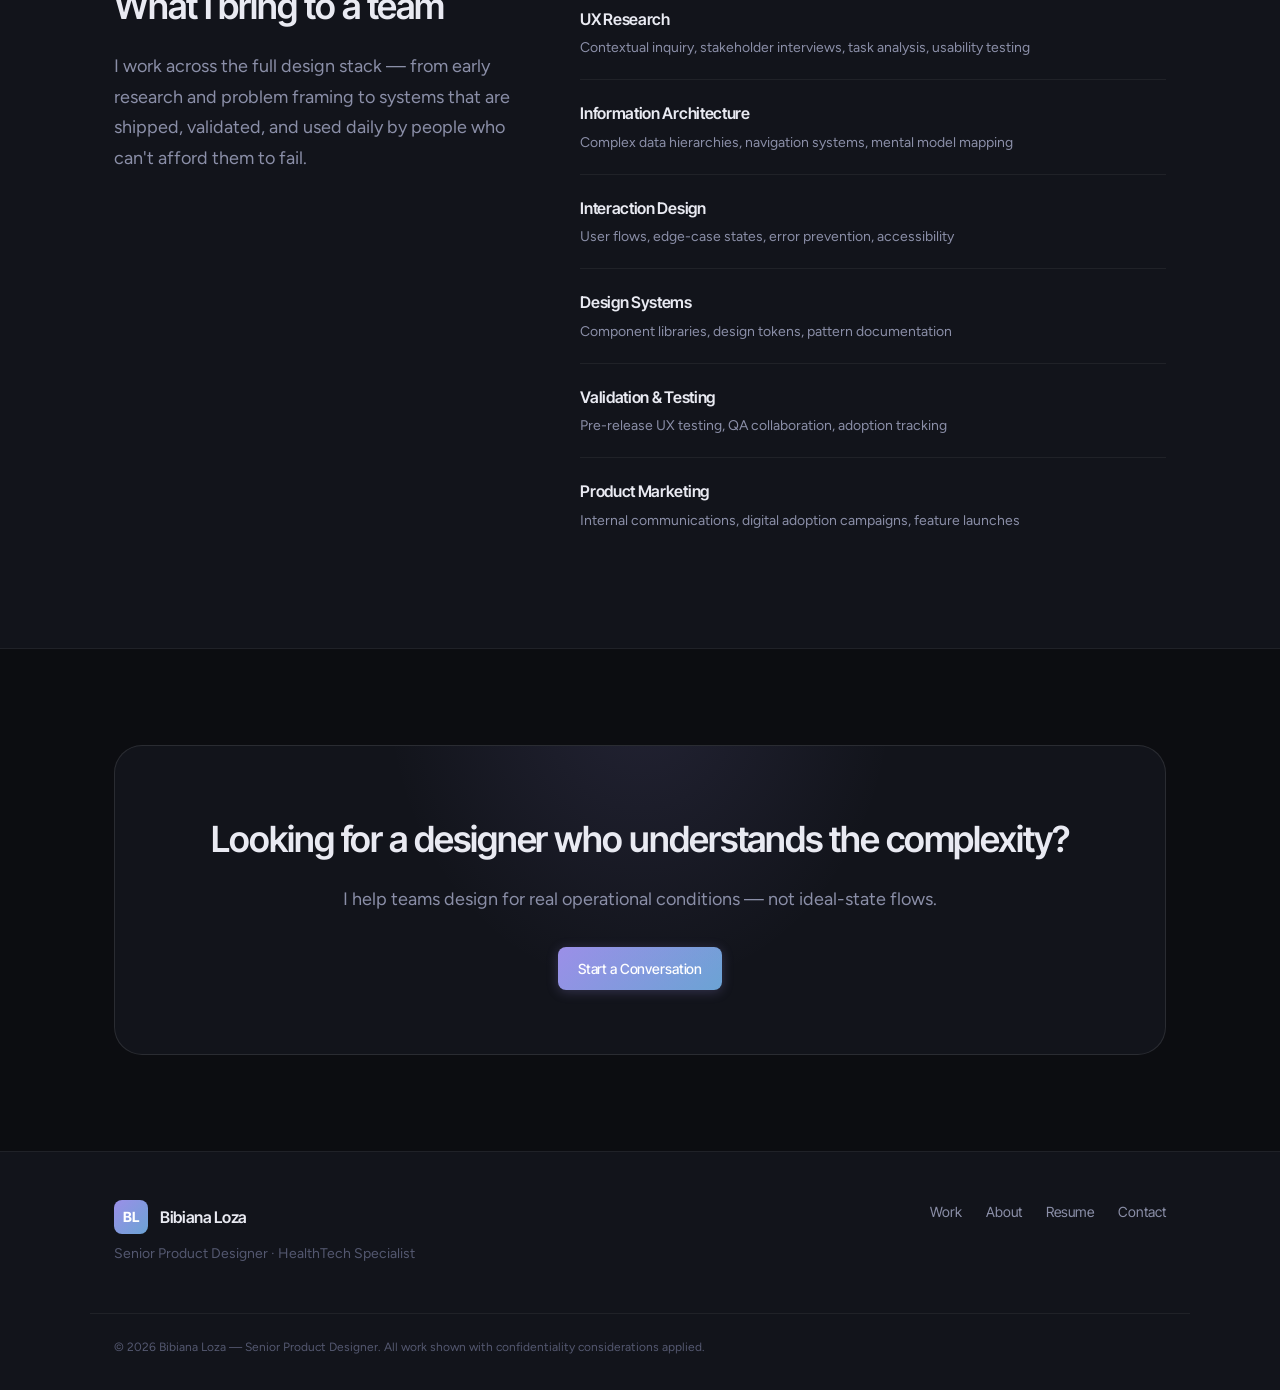
==== commit 56af970b: "[feature] Remove case study link from projects cards" ====
--- a/index.html
+++ b/index.html
@@ -10,6 +10,7 @@
   <link href="https://fonts.googleapis.com/css2?family=Inter+Tight:ital,wght@0,300;0,400;0,500;0,600;0,700;1,400&family=Figtree:wght@300;400;500;600;700&display=swap" rel="stylesheet">
   <link rel="stylesheet" href="css/design-system.css">
   <link rel="stylesheet" href="css/styles.css">
+  <link rel="shortcut icon" href="./assets/logo-bibi-loza.ico" type="image/x-icon">
 </head>
 <body>
 
@@ -146,7 +147,7 @@
             <div class="project-card__metric">
               <span class="metric-highlight">↓ 40%</span> reduction in scheduling conflicts after launch
             </div>
-            <div class="project-card__cta">View Case Study <span class="arrow">→</span></div>
+            <!-- <div class="project-card__cta">View Case Study <span class="arrow">→</span></div> -->
           </div>
         </a>
 
@@ -170,7 +171,7 @@
             <div class="project-card__metric">
               <span class="metric-highlight">60%</span> faster patient documentation vs. previous process
             </div>
-            <div class="project-card__cta">View Case Study <span class="arrow">→</span></div>
+            <!-- <div class="project-card__cta">View Case Study <span class="arrow">→</span></div> -->
           </div>
         </a>
 
@@ -195,7 +196,7 @@
             <div class="project-card__metric">
               <span class="metric-highlight">3 departments</span> operating from a single live source of truth
             </div>
-            <div class="project-card__cta">View Case Study <span class="arrow">→</span></div>
+            <!-- <div class="project-card__cta">View Case Study <span class="arrow">→</span></div> -->
           </div>
         </a>
 
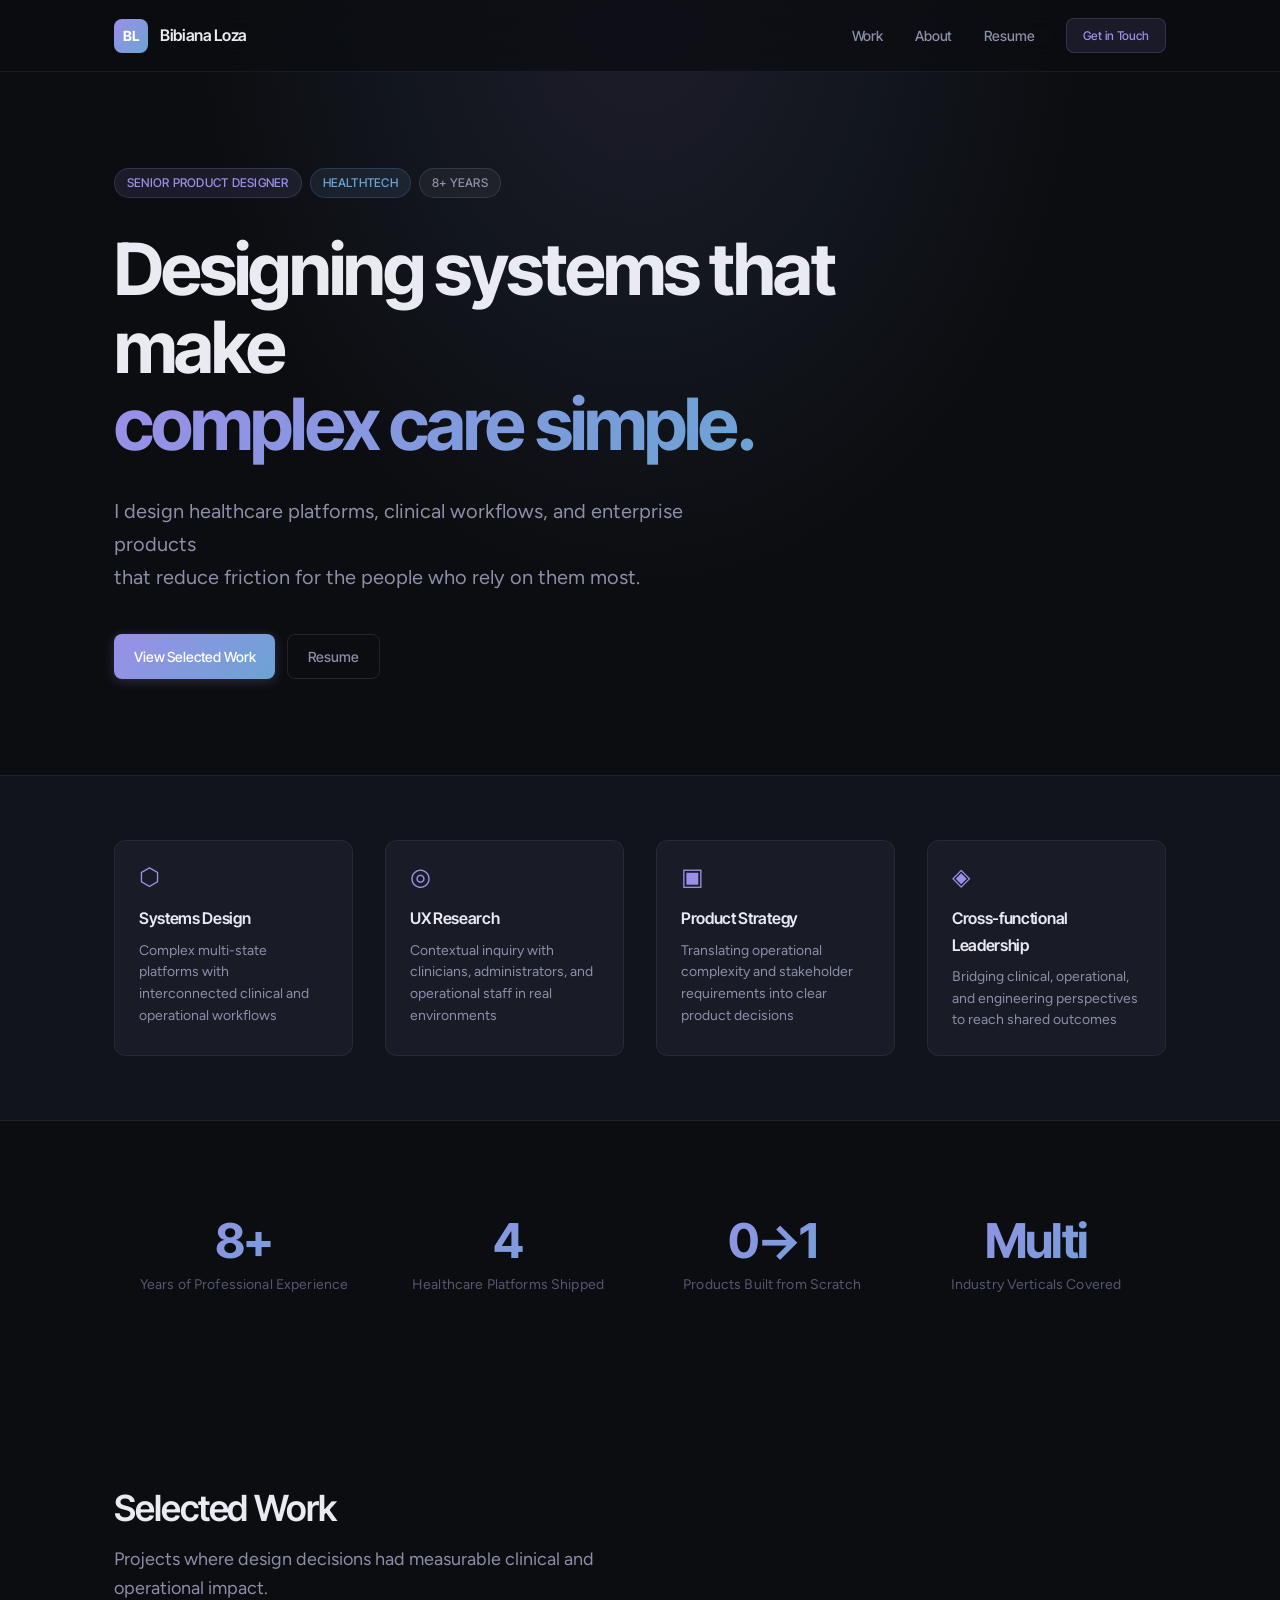
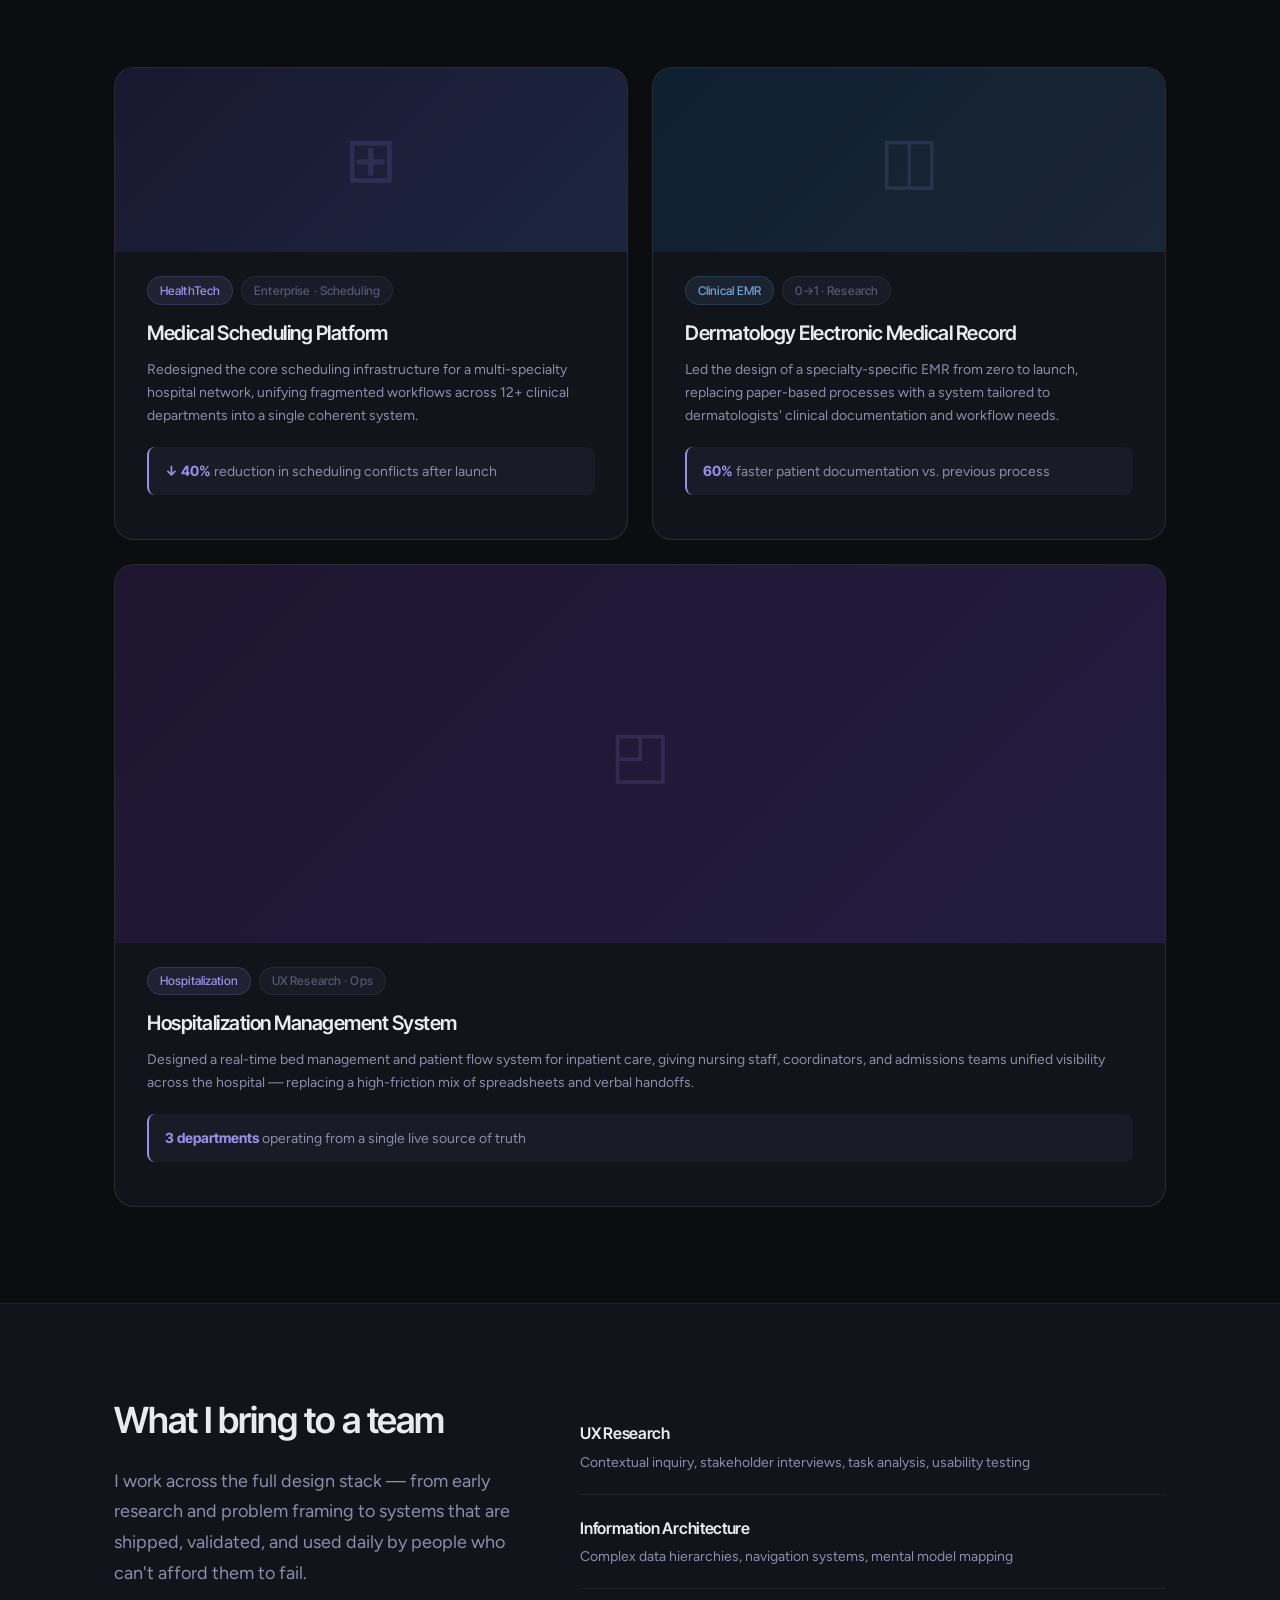
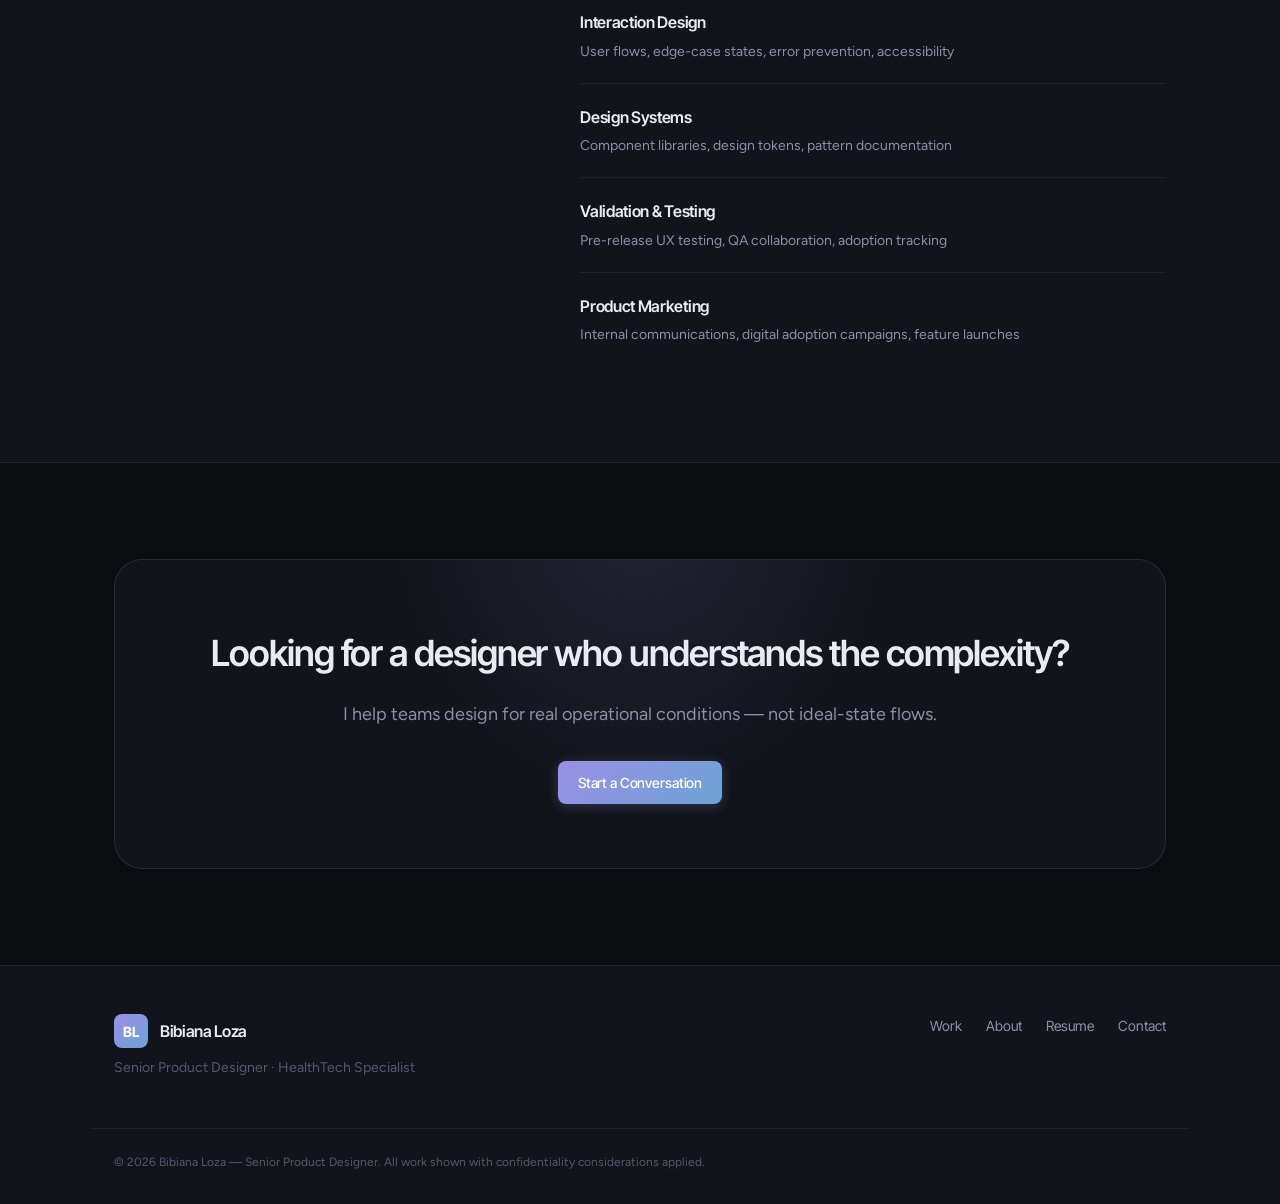
==== commit aa3328cd: "[feature] Remove images from related projects" ====
--- a/index.html
+++ b/index.html
@@ -131,7 +131,7 @@
         <a class="project-card fade-in">
           <div class="project-card__image project-card__image--1">
             <div class="project-card__image-placeholder">
-              <img src="./assets/agenda-reina-madre.png" alt="Medical Scheduling Platform" class="project-card__image-img">
+              <span class="project-card__icon">⊞</span>
             </div>
           </div>
           <div class="project-card__body">
@@ -155,7 +155,7 @@
         <a class="project-card fade-in fade-in--delay-1">
           <div class="project-card__image project-card__image--2">
             <div class="project-card__image-placeholder">
-              <img src="./assets/proyecto-maria-linda.png" alt="Medical Dermatology Platform" class="project-card__image-img">
+              <span class="project-card__icon">◫</span>
             </div>
           </div>
           <div class="project-card__body">
@@ -179,7 +179,7 @@
         <a class="project-card project-card--wide fade-in">
           <div class="project-card__image project-card__image--3">
             <div class="project-card__image-placeholder">
-              <img src="./assets/proyecto-hospitalizacion-reina-madre.png" alt="Hospitalization Management System" class="project-card__image-img">
+              <span class="project-card__icon">◰</span>
             </div>
           </div>
           <div class="project-card__body">
--- a/css/styles.css
+++ b/css/styles.css
@@ -443,13 +443,9 @@
 }
 
 .project-card__image {
-  aspect-ratio: 16/9;
+  aspect-ratio: 25/9;
   position: relative;
   overflow: hidden;
-}
-
-.project-card--wide .project-card__image {
-  aspect-ratio: auto;
 }
 
 .project-card__image--1 { background: linear-gradient(135deg, #1a1830 0%, #1c2540 100%); }
@@ -462,7 +458,6 @@
   display: flex;
   align-items: center;
   justify-content: center;
-  min-height: 200px;
 }
 
 .project-card__image-img {
